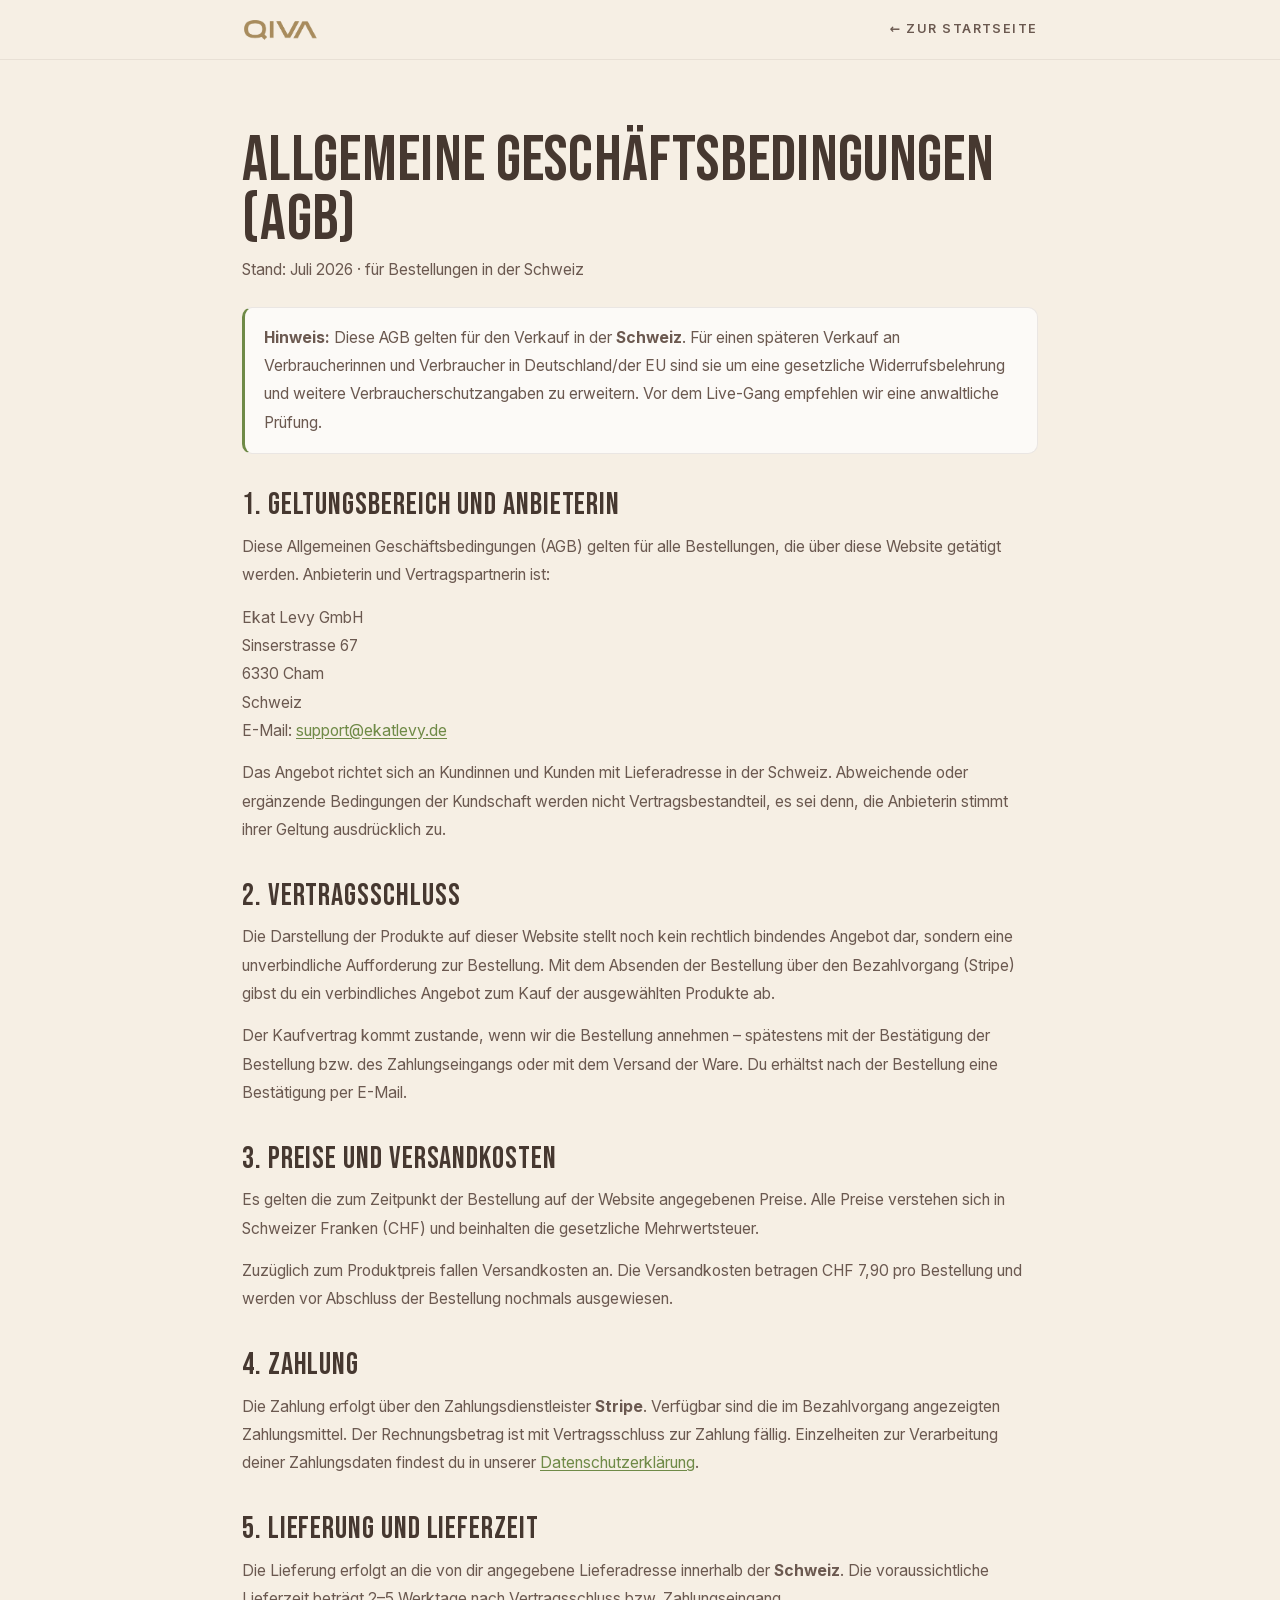
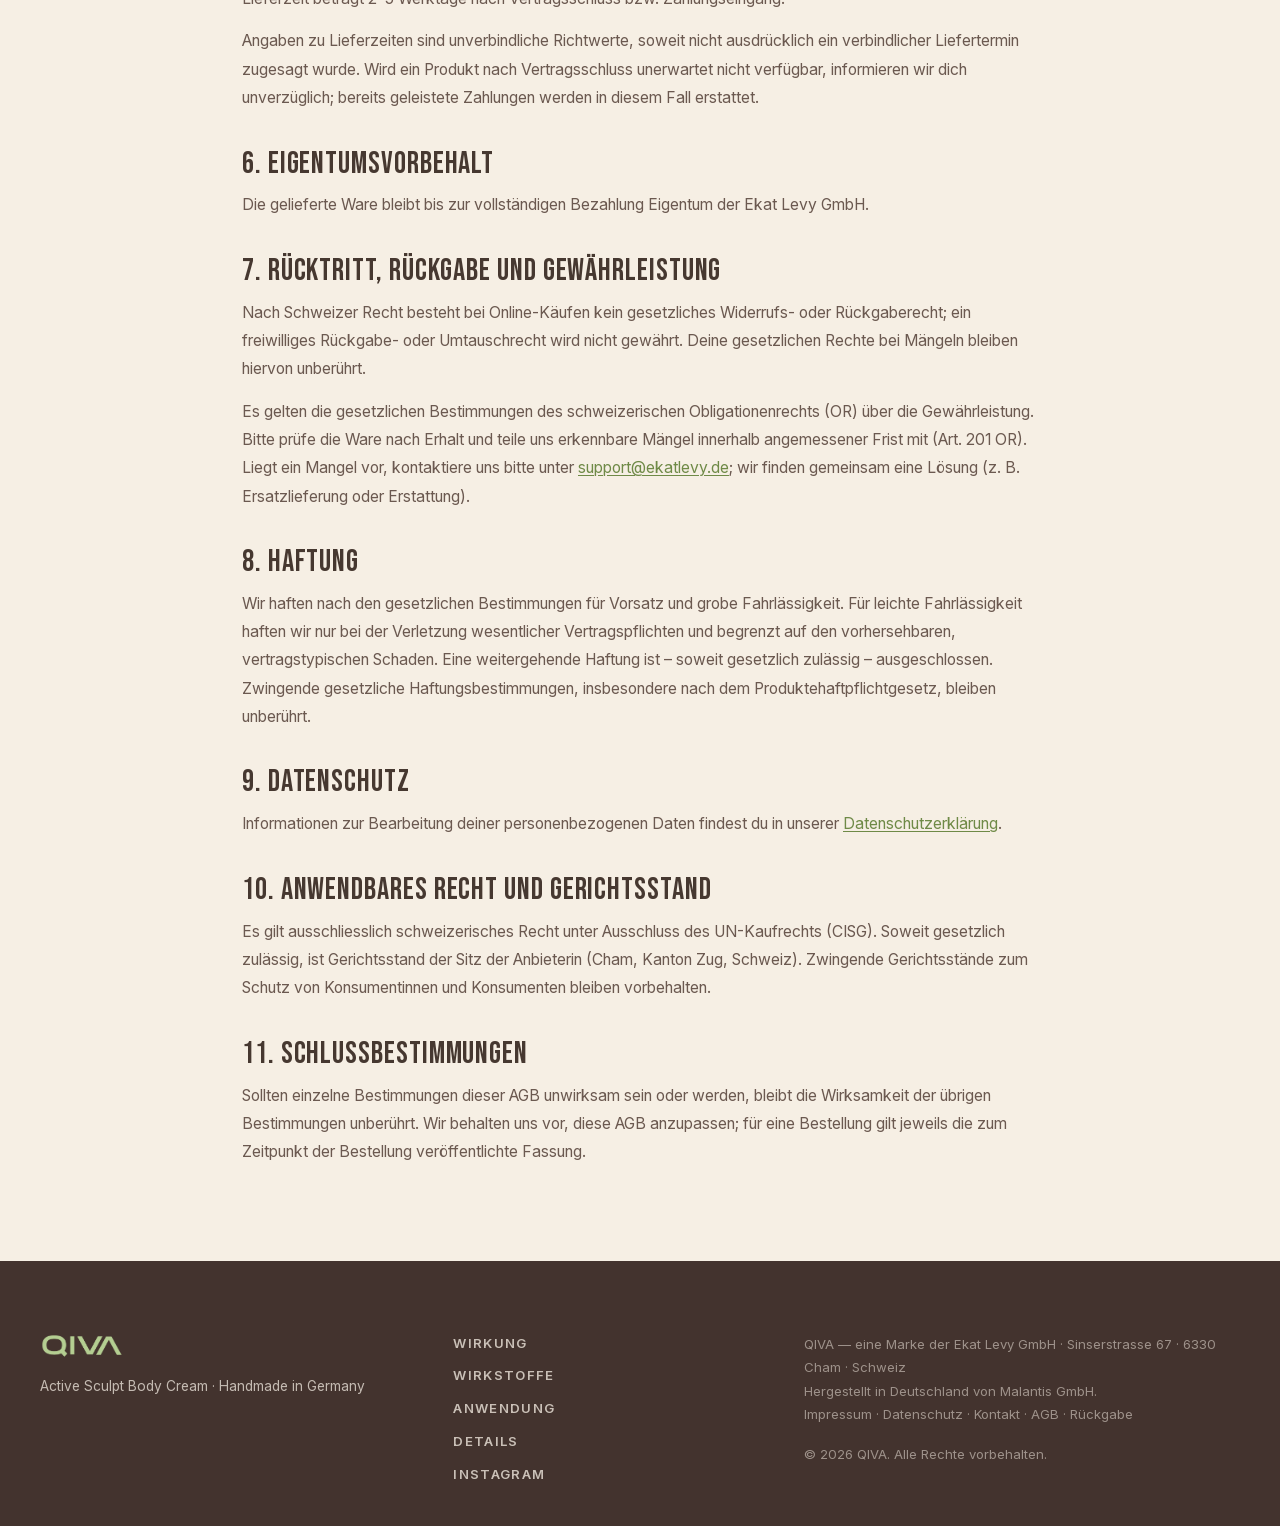
==== agb.html @ 1755099e "Auto-commit 2026-07-21 11:26:19" ====
<!DOCTYPE html>
<html lang="de">
<head>
  <meta charset="UTF-8" />
  <meta name="viewport" content="width=device-width, initial-scale=1.0" />
  <title>AGB · QIVA Sculpt</title>
  <meta name="description" content="Allgemeine Geschäftsbedingungen (AGB) von QIVA Sculpt / Ekat Levy GmbH." />
  <meta name="robots" content="index, follow" />
  <meta name="theme-color" content="#b39896" />
  <link rel="icon" type="image/png" sizes="32x32" href="./assets/icon-32.png" />
  <link rel="apple-touch-icon" href="./assets/icon-180.png" />
  <link rel="stylesheet" href="./css/styles.css" />
</head>
<body>

  <header class="legalbar">
    <div class="legalbar__inner">
      <a href="./index.html" aria-label="QIVA — zur Startseite">
        <img src="./assets/wordmark-bronze.png" alt="QIVA" class="legalbar__logo" />
      </a>
      <a href="./index.html" class="legalbar__back">← Zur Startseite</a>
    </div>
  </header>

  <main class="legal">
    <h1 class="legal__title">Allgemeine Geschäfts&shy;bedingungen (AGB)</h1>
    <p class="legal__updated">Stand: Juli 2026 · für Bestellungen in der Schweiz</p>

    <p class="legal__note">
      <strong>Hinweis:</strong> Diese AGB gelten für den Verkauf in der <strong>Schweiz</strong>. Für einen
      späteren Verkauf an Verbraucherinnen und Verbraucher in Deutschland/der EU sind sie um eine
      gesetzliche Widerrufsbelehrung und weitere Verbraucherschutzangaben zu erweitern. Vor dem Live-Gang
      empfehlen wir eine anwaltliche Prüfung.
    </p>

    <h2>1. Geltungsbereich und Anbieterin</h2>
    <p>
      Diese Allgemeinen Geschäftsbedingungen (AGB) gelten für alle Bestellungen, die über diese Website
      getätigt werden. Anbieterin und Vertragspartnerin ist:
    </p>
    <p>
      Ekat Levy GmbH<br />
      Sinserstrasse 67<br />
      6330 Cham<br />
      Schweiz<br />
      E-Mail: <a href="mailto:support@ekatlevy.de">support@ekatlevy.de</a>
    </p>
    <p>
      Das Angebot richtet sich an Kundinnen und Kunden mit Lieferadresse in der Schweiz. Abweichende oder
      ergänzende Bedingungen der Kundschaft werden nicht Vertragsbestandteil, es sei denn, die Anbieterin
      stimmt ihrer Geltung ausdrücklich zu.
    </p>

    <h2>2. Vertragsschluss</h2>
    <p>
      Die Darstellung der Produkte auf dieser Website stellt noch kein rechtlich bindendes Angebot dar,
      sondern eine unverbindliche Aufforderung zur Bestellung. Mit dem Absenden der Bestellung über den
      Bezahlvorgang (Stripe) gibst du ein verbindliches Angebot zum Kauf der ausgewählten Produkte ab.
    </p>
    <p>
      Der Kaufvertrag kommt zustande, wenn wir die Bestellung annehmen – spätestens mit der Bestätigung
      der Bestellung bzw. des Zahlungseingangs oder mit dem Versand der Ware. Du erhältst nach der
      Bestellung eine Bestätigung per E-Mail.
    </p>

    <h2>3. Preise und Versandkosten</h2>
    <p>
      Es gelten die zum Zeitpunkt der Bestellung auf der Website angegebenen Preise. Alle Preise verstehen
      sich in Schweizer Franken (CHF) und beinhalten die gesetzliche Mehrwertsteuer.
    </p>
    <p>
      Zuzüglich zum Produktpreis fallen Versandkosten an. Die Versandkosten betragen CHF&nbsp;7,90 pro
      Bestellung und werden vor Abschluss der Bestellung nochmals ausgewiesen.
    </p>

    <h2>4. Zahlung</h2>
    <p>
      Die Zahlung erfolgt über den Zahlungsdienstleister <strong>Stripe</strong>. Verfügbar sind die im
      Bezahlvorgang angezeigten Zahlungsmittel. Der Rechnungsbetrag ist mit Vertragsschluss zur Zahlung
      fällig. Einzelheiten zur Verarbeitung deiner Zahlungsdaten findest du in unserer
      <a href="./datenschutz.html">Datenschutzerklärung</a>.
    </p>

    <h2>5. Lieferung und Lieferzeit</h2>
    <p>
      Die Lieferung erfolgt an die von dir angegebene Lieferadresse innerhalb der
      <strong>Schweiz</strong>. Die voraussichtliche Lieferzeit beträgt 2–5 Werktage nach
      Vertragsschluss bzw. Zahlungseingang.
    </p>
    <p>
      Angaben zu Lieferzeiten sind unverbindliche Richtwerte, soweit nicht ausdrücklich ein verbindlicher
      Liefertermin zugesagt wurde. Wird ein Produkt nach Vertragsschluss unerwartet nicht verfügbar,
      informieren wir dich unverzüglich; bereits geleistete Zahlungen werden in diesem Fall erstattet.
    </p>

    <h2>6. Eigentumsvorbehalt</h2>
    <p>Die gelieferte Ware bleibt bis zur vollständigen Bezahlung Eigentum der Ekat Levy GmbH.</p>

    <h2 id="rueckgabe">7. Rücktritt, Rückgabe und Gewährleistung</h2>
    <p>
      Nach Schweizer Recht besteht bei Online-Käufen kein gesetzliches Widerrufs- oder Rückgaberecht; ein
      freiwilliges Rückgabe- oder Umtauschrecht wird nicht gewährt. Deine gesetzlichen Rechte bei Mängeln
      bleiben hiervon unberührt.
    </p>
    <p>
      Es gelten die gesetzlichen Bestimmungen des schweizerischen Obligationenrechts (OR) über die
      Gewährleistung. Bitte prüfe die Ware nach Erhalt und teile uns erkennbare Mängel innerhalb
      angemessener Frist mit (Art. 201 OR). Liegt ein Mangel vor, kontaktiere uns bitte unter
      <a href="mailto:support@ekatlevy.de">support@ekatlevy.de</a>; wir finden gemeinsam eine Lösung
      (z.&nbsp;B. Ersatzlieferung oder Erstattung).
    </p>

    <h2>8. Haftung</h2>
    <p>
      Wir haften nach den gesetzlichen Bestimmungen für Vorsatz und grobe Fahrlässigkeit. Für leichte
      Fahrlässigkeit haften wir nur bei der Verletzung wesentlicher Vertragspflichten und begrenzt auf den
      vorhersehbaren, vertragstypischen Schaden. Eine weitergehende Haftung ist – soweit gesetzlich
      zulässig – ausgeschlossen. Zwingende gesetzliche Haftungsbestimmungen, insbesondere nach dem
      Produktehaftpflichtgesetz, bleiben unberührt.
    </p>

    <h2>9. Datenschutz</h2>
    <p>
      Informationen zur Bearbeitung deiner personenbezogenen Daten findest du in unserer
      <a href="./datenschutz.html">Datenschutzerklärung</a>.
    </p>

    <h2>10. Anwendbares Recht und Gerichtsstand</h2>
    <p>
      Es gilt ausschliesslich schweizerisches Recht unter Ausschluss des UN-Kaufrechts (CISG). Soweit
      gesetzlich zulässig, ist Gerichtsstand der Sitz der Anbieterin (Cham, Kanton Zug, Schweiz).
      Zwingende Gerichtsstände zum Schutz von Konsumentinnen und Konsumenten bleiben vorbehalten.
    </p>

    <h2>11. Schlussbestimmungen</h2>
    <p>
      Sollten einzelne Bestimmungen dieser AGB unwirksam sein oder werden, bleibt die Wirksamkeit der
      übrigen Bestimmungen unberührt. Wir behalten uns vor, diese AGB anzupassen; für eine Bestellung
      gilt jeweils die zum Zeitpunkt der Bestellung veröffentlichte Fassung.
    </p>
  </main>

  <footer class="footer">
    <div class="footer__inner">
      <div class="footer__brand">
        <img src="./assets/wordmark-mint.png" alt="QIVA" class="footer__logo" />
        <p>Active Sculpt Body Cream · Handmade in Germany</p>
      </div>
      <nav class="footer__nav" aria-label="Footer">
        <a href="./index.html#wirkung">Wirkung</a>
        <a href="./index.html#wirkstoffe">Wirkstoffe</a>
        <a href="./index.html#anwendung">Anwendung</a>
        <a href="./index.html#details">Details</a>
        <a href="https://instagram.com/qiva.care" target="_blank" rel="noopener">Instagram</a>
      </nav>
      <div class="footer__legal">
        <p>QIVA — eine Marke der Ekat Levy GmbH · Sinserstrasse 67 · 6330 Cham · Schweiz<br />
          Hergestellt in Deutschland von Malantis GmbH.</p>
        <p class="footer__links">
          <a href="./impressum.html">Impressum</a> · <a href="./datenschutz.html">Datenschutz</a> · <a href="./kontakt.html">Kontakt</a> · <a href="./agb.html">AGB</a> · <a href="./agb.html#rueckgabe">Rückgabe</a>
        </p>
        <p class="footer__copy">© <span id="year">2026</span> QIVA. Alle Rechte vorbehalten.</p>
      </div>
    </div>
  </footer>

  <script src="./js/main.js" defer></script>
</body>
</html>
---- css/styles.css ----
/* =========================================================================
   Selbst gehostete Schriften (lokal, DSGVO-konform — kein Google-CDN)
   Subsets: latin + latin-ext | Dateien in assets/fonts/
   ========================================================================= */
@font-face {
  font-family: 'Bebas Neue';
  font-style: normal;
  font-weight: 400;
  font-display: swap;
  src: url(../assets/fonts/bebas-neue-400-normal-latin-ext.woff2) format('woff2');
  unicode-range: U+0100-02BA, U+02BD-02C5, U+02C7-02CC, U+02CE-02D7, U+02DD-02FF, U+0304, U+0308, U+0329, U+1D00-1DBF, U+1E00-1E9F, U+1EF2-1EFF, U+2020, U+20A0-20AB, U+20AD-20C0, U+2113, U+2C60-2C7F, U+A720-A7FF;
}

@font-face {
  font-family: 'Bebas Neue';
  font-style: normal;
  font-weight: 400;
  font-display: swap;
  src: url(../assets/fonts/bebas-neue-400-normal-latin.woff2) format('woff2');
  unicode-range: U+0000-00FF, U+0131, U+0152-0153, U+02BB-02BC, U+02C6, U+02DA, U+02DC, U+0304, U+0308, U+0329, U+2000-206F, U+20AC, U+2122, U+2191, U+2193, U+2212, U+2215, U+FEFF, U+FFFD;
}

@font-face {
  font-family: 'Fraunces';
  font-style: italic;
  font-weight: 400;
  font-display: swap;
  src: url(../assets/fonts/fraunces-400-italic-latin-ext.woff2) format('woff2');
  unicode-range: U+0100-02BA, U+02BD-02C5, U+02C7-02CC, U+02CE-02D7, U+02DD-02FF, U+0304, U+0308, U+0329, U+1D00-1DBF, U+1E00-1E9F, U+1EF2-1EFF, U+2020, U+20A0-20AB, U+20AD-20C0, U+2113, U+2C60-2C7F, U+A720-A7FF;
}

@font-face {
  font-family: 'Fraunces';
  font-style: italic;
  font-weight: 400;
  font-display: swap;
  src: url(../assets/fonts/fraunces-400-italic-latin.woff2) format('woff2');
  unicode-range: U+0000-00FF, U+0131, U+0152-0153, U+02BB-02BC, U+02C6, U+02DA, U+02DC, U+0304, U+0308, U+0329, U+2000-206F, U+20AC, U+2122, U+2191, U+2193, U+2212, U+2215, U+FEFF, U+FFFD;
}

@font-face {
  font-family: 'Fraunces';
  font-style: italic;
  font-weight: 500;
  font-display: swap;
  src: url(../assets/fonts/fraunces-500-italic-latin-ext.woff2) format('woff2');
  unicode-range: U+0100-02BA, U+02BD-02C5, U+02C7-02CC, U+02CE-02D7, U+02DD-02FF, U+0304, U+0308, U+0329, U+1D00-1DBF, U+1E00-1E9F, U+1EF2-1EFF, U+2020, U+20A0-20AB, U+20AD-20C0, U+2113, U+2C60-2C7F, U+A720-A7FF;
}

@font-face {
  font-family: 'Fraunces';
  font-style: italic;
  font-weight: 500;
  font-display: swap;
  src: url(../assets/fonts/fraunces-500-italic-latin.woff2) format('woff2');
  unicode-range: U+0000-00FF, U+0131, U+0152-0153, U+02BB-02BC, U+02C6, U+02DA, U+02DC, U+0304, U+0308, U+0329, U+2000-206F, U+20AC, U+2122, U+2191, U+2193, U+2212, U+2215, U+FEFF, U+FFFD;
}

@font-face {
  font-family: 'Fraunces';
  font-style: normal;
  font-weight: 400;
  font-display: swap;
  src: url(../assets/fonts/fraunces-400-normal-latin-ext.woff2) format('woff2');
  unicode-range: U+0100-02BA, U+02BD-02C5, U+02C7-02CC, U+02CE-02D7, U+02DD-02FF, U+0304, U+0308, U+0329, U+1D00-1DBF, U+1E00-1E9F, U+1EF2-1EFF, U+2020, U+20A0-20AB, U+20AD-20C0, U+2113, U+2C60-2C7F, U+A720-A7FF;
}

@font-face {
  font-family: 'Fraunces';
  font-style: normal;
  font-weight: 400;
  font-display: swap;
  src: url(../assets/fonts/fraunces-400-normal-latin.woff2) format('woff2');
  unicode-range: U+0000-00FF, U+0131, U+0152-0153, U+02BB-02BC, U+02C6, U+02DA, U+02DC, U+0304, U+0308, U+0329, U+2000-206F, U+20AC, U+2122, U+2191, U+2193, U+2212, U+2215, U+FEFF, U+FFFD;
}

@font-face {
  font-family: 'Fraunces';
  font-style: normal;
  font-weight: 500;
  font-display: swap;
  src: url(../assets/fonts/fraunces-500-normal-latin-ext.woff2) format('woff2');
  unicode-range: U+0100-02BA, U+02BD-02C5, U+02C7-02CC, U+02CE-02D7, U+02DD-02FF, U+0304, U+0308, U+0329, U+1D00-1DBF, U+1E00-1E9F, U+1EF2-1EFF, U+2020, U+20A0-20AB, U+20AD-20C0, U+2113, U+2C60-2C7F, U+A720-A7FF;
}

@font-face {
  font-family: 'Fraunces';
  font-style: normal;
  font-weight: 500;
  font-display: swap;
  src: url(../assets/fonts/fraunces-500-normal-latin.woff2) format('woff2');
  unicode-range: U+0000-00FF, U+0131, U+0152-0153, U+02BB-02BC, U+02C6, U+02DA, U+02DC, U+0304, U+0308, U+0329, U+2000-206F, U+20AC, U+2122, U+2191, U+2193, U+2212, U+2215, U+FEFF, U+FFFD;
}

@font-face {
  font-family: 'Inter';
  font-style: normal;
  font-weight: 400;
  font-display: swap;
  src: url(../assets/fonts/inter-400-normal-latin-ext.woff2) format('woff2');
  unicode-range: U+0100-02BA, U+02BD-02C5, U+02C7-02CC, U+02CE-02D7, U+02DD-02FF, U+0304, U+0308, U+0329, U+1D00-1DBF, U+1E00-1E9F, U+1EF2-1EFF, U+2020, U+20A0-20AB, U+20AD-20C0, U+2113, U+2C60-2C7F, U+A720-A7FF;
}

@font-face {
  font-family: 'Inter';
  font-style: normal;
  font-weight: 400;
  font-display: swap;
  src: url(../assets/fonts/inter-400-normal-latin.woff2) format('woff2');
  unicode-range: U+0000-00FF, U+0131, U+0152-0153, U+02BB-02BC, U+02C6, U+02DA, U+02DC, U+0304, U+0308, U+0329, U+2000-206F, U+20AC, U+2122, U+2191, U+2193, U+2212, U+2215, U+FEFF, U+FFFD;
}

@font-face {
  font-family: 'Inter';
  font-style: normal;
  font-weight: 500;
  font-display: swap;
  src: url(../assets/fonts/inter-500-normal-latin-ext.woff2) format('woff2');
  unicode-range: U+0100-02BA, U+02BD-02C5, U+02C7-02CC, U+02CE-02D7, U+02DD-02FF, U+0304, U+0308, U+0329, U+1D00-1DBF, U+1E00-1E9F, U+1EF2-1EFF, U+2020, U+20A0-20AB, U+20AD-20C0, U+2113, U+2C60-2C7F, U+A720-A7FF;
}

@font-face {
  font-family: 'Inter';
  font-style: normal;
  font-weight: 500;
  font-display: swap;
  src: url(../assets/fonts/inter-500-normal-latin.woff2) format('woff2');
  unicode-range: U+0000-00FF, U+0131, U+0152-0153, U+02BB-02BC, U+02C6, U+02DA, U+02DC, U+0304, U+0308, U+0329, U+2000-206F, U+20AC, U+2122, U+2191, U+2193, U+2212, U+2215, U+FEFF, U+FFFD;
}

@font-face {
  font-family: 'Inter';
  font-style: normal;
  font-weight: 600;
  font-display: swap;
  src: url(../assets/fonts/inter-600-normal-latin-ext.woff2) format('woff2');
  unicode-range: U+0100-02BA, U+02BD-02C5, U+02C7-02CC, U+02CE-02D7, U+02DD-02FF, U+0304, U+0308, U+0329, U+1D00-1DBF, U+1E00-1E9F, U+1EF2-1EFF, U+2020, U+20A0-20AB, U+20AD-20C0, U+2113, U+2C60-2C7F, U+A720-A7FF;
}

@font-face {
  font-family: 'Inter';
  font-style: normal;
  font-weight: 600;
  font-display: swap;
  src: url(../assets/fonts/inter-600-normal-latin.woff2) format('woff2');
  unicode-range: U+0000-00FF, U+0131, U+0152-0153, U+02BB-02BC, U+02C6, U+02DA, U+02DC, U+0304, U+0308, U+0329, U+2000-206F, U+20AC, U+2122, U+2191, U+2193, U+2212, U+2215, U+FEFF, U+FFFD;
}

@font-face {
  font-family: 'Inter';
  font-style: normal;
  font-weight: 700;
  font-display: swap;
  src: url(../assets/fonts/inter-700-normal-latin-ext.woff2) format('woff2');
  unicode-range: U+0100-02BA, U+02BD-02C5, U+02C7-02CC, U+02CE-02D7, U+02DD-02FF, U+0304, U+0308, U+0329, U+1D00-1DBF, U+1E00-1E9F, U+1EF2-1EFF, U+2020, U+20A0-20AB, U+20AD-20C0, U+2113, U+2C60-2C7F, U+A720-A7FF;
}

@font-face {
  font-family: 'Inter';
  font-style: normal;
  font-weight: 700;
  font-display: swap;
  src: url(../assets/fonts/inter-700-normal-latin.woff2) format('woff2');
  unicode-range: U+0000-00FF, U+0131, U+0152-0153, U+02BB-02BC, U+02C6, U+02DA, U+02DC, U+0304, U+0308, U+0329, U+2000-206F, U+20AC, U+2122, U+2191, U+2193, U+2212, U+2215, U+FEFF, U+FFFD;
}

/* =========================================================================
   QIVA Sculpt — Product Page
   Design system from the original label & product photography:
   warm mauve-rosé + vanilla cream · sage→lemon gradient · mint-green accent
   Bebas Neue (display) · Inter (body) · Fraunces (editorial)
   ========================================================================= */

:root {
  /* Surfaces — warm & earthy (from the product photo) */
  --cream:      #f6efe4;          /* warm vanilla cream */
  --cream-2:    #efe3d2;          /* light tan */
  --plum:       #43332e;          /* deep espresso-mauve (footer) */
  --plum-ink:   #4a3a34;          /* warm brown */
  --plum-soft:  #5a4640;

  /* Brand mauve-rosé (from the original label) */
  --violet:     #b89a96;          /* dusty mauve-rosé */
  --pink:       #6f8a47;          /* deep sage — accents on light bg */
  --blush:      #efe6cf;          /* vanilla cream — accents on dark bg */

  /* Mint / sage green — signature label colour */
  --lime:       #cdf3a0;          /* pale mint-green (logo & CTA) */
  --neon-purple:#b89a96;          /* mauve-rosé (secondary CTA) */

  /* Warm secondary (lemon-vanilla) */
  --lemon:      #e3cd66;

  /* Ink — warm brown */
  --ink:        #463830;
  --ink-soft:   #6b5950;
  --ink-mute:   #9a877a;
  --on-dark:    #f7f0e6;
  --on-dark-mute: rgba(247,240,230,.72);

  /* Gradients */
  --grad-embody: linear-gradient(90deg, #9bbf63, var(--lemon) 58%, #d6ecb0);
  --grad-embody-135: linear-gradient(135deg, #9bbf63, var(--lemon));
  --bg-deep: radial-gradient(ellipse 70% 55% at 50% 0%, rgba(243,232,200,.55), transparent 70%),
             radial-gradient(ellipse 80% 70% at 100% 100%, rgba(150,120,115,.5), transparent 75%),
             radial-gradient(ellipse 80% 60% at 0% 100%, rgba(168,140,135,.55), transparent 75%),
             #b39896;
  --bg-pastel: radial-gradient(ellipse 60% 70% at 100% 0%, #f3e3c4 0%, transparent 60%),
               radial-gradient(ellipse 50% 60% at 0% 50%, #ddc8b0 0%, transparent 55%),
               radial-gradient(ellipse 80% 60% at 50% 110%, #e8d3bf 0%, transparent 60%),
               #efe3d2;
  --bg-pastel-light: radial-gradient(ellipse 60% 80% at 0% 0%, #e2cdb8 0%, transparent 55%),
                     radial-gradient(ellipse 70% 60% at 100% 100%, #f3e6cf 0%, transparent 55%),
                     #f4ebdc;

  /* System */
  --maxw: 1200px;
  --gap: clamp(1.25rem, 3vw, 2.5rem);
  --radius: 16px;
  --radius-lg: 26px;
  --shadow-sm: 0 2px 12px rgba(74,58,52,.08);
  --shadow-md: 0 20px 46px -20px rgba(74,58,52,.4);
  --shadow-lg: 0 44px 90px -32px rgba(74,58,52,.6);
  --ease: cubic-bezier(.22,.61,.36,1);

  --font-display: 'Bebas Neue', 'Impact', sans-serif;
  --font-body: 'Inter', system-ui, sans-serif;
  --font-serif: 'Fraunces', Georgia, serif;
}

/* ---------- Reset ---------- */
*, *::before, *::after { box-sizing: border-box; margin: 0; padding: 0; }
html { scroll-behavior: smooth; -webkit-text-size-adjust: 100%; }
@media (prefers-reduced-motion: reduce) { html { scroll-behavior: auto; } }

body {
  font-family: var(--font-body);
  color: var(--ink);
  background: var(--cream);
  line-height: 1.65;
  font-weight: 400;
  -webkit-font-smoothing: antialiased;
  overflow-x: hidden;
}

img { max-width: 100%; height: auto; display: block; }
a { color: inherit; text-decoration: none; }
ul, ol { list-style: none; }

h1, h2, h3 { font-family: var(--font-display); font-weight: 400; line-height: .92; letter-spacing: .005em; }

section { position: relative; }

.font-display { font-family: var(--font-display); }
.text-gradient {
  background-image: var(--grad-embody);
  -webkit-background-clip: text; background-clip: text;
  -webkit-text-fill-color: transparent; color: transparent;
}

.eyebrow {
  font-family: var(--font-body);
  text-transform: uppercase;
  letter-spacing: 0.34em;
  font-size: 0.72rem;
  font-weight: 700;
  color: var(--pink);
  margin-bottom: 1rem;
}
.eyebrow--lime { color: #5f7d3a; }
.eyebrow--light { color: var(--blush); }

/* Glowing gradient divider (EMBODY signature) */
.divider {
  position: relative; height: 1px; width: min(220px, 60%); margin: 1.2rem auto 0;
  background: linear-gradient(90deg, transparent, rgba(184,154,150,.7) 30%, rgba(155,191,99,.6) 70%, transparent);
  box-shadow: 0 0 8px rgba(184,154,150,.5);
}
.divider--left { margin-left: 0; }

/* ---------- Buttons / neon pills ---------- */
.btn {
  --pad-y: .9rem; --pad-x: 1.8rem;
  display: inline-flex; align-items: center; justify-content: center; gap: .5rem;
  font-family: var(--font-display); font-weight: 400; font-size: 1.05rem;
  letter-spacing: 0.12em; text-transform: uppercase;
  padding: var(--pad-y) var(--pad-x);
  border-radius: 999px; border: 2px solid transparent; cursor: pointer;
  transition: transform .25s var(--ease), box-shadow .25s var(--ease), filter .2s, background .3s, color .25s;
  white-space: nowrap;
}
.btn--sm { --pad-y: .5rem; --pad-x: 1.15rem; font-size: .85rem; letter-spacing: .14em; }
.btn--lg { --pad-y: 1.05rem; --pad-x: 2.4rem; font-size: 1.2rem; }

/* Lime neon pill — primary CTA */
.btn--lime {
  background: transparent; color: var(--lime); border-color: var(--lime);
  text-shadow: 0 0 10px rgba(190,222,130,.55);
  box-shadow: 0 0 0 1px rgba(190,222,130,.18), 0 0 28px 4px rgba(190,222,130,.4), inset 0 0 16px rgba(190,222,130,.16);
}
.btn--lime:hover { transform: translateY(-2px); box-shadow: 0 0 0 2px rgba(210,235,150,.45), 0 0 46px 10px rgba(190,222,130,.62), inset 0 0 22px rgba(210,235,150,.3); }

/* Purple neon pill */
.btn--purple {
  background: transparent; color: var(--on-dark); border-color: var(--neon-purple);
  box-shadow: 0 0 0 1px rgba(184,154,150,.18), 0 0 26px 4px rgba(184,154,150,.42), inset 0 0 16px rgba(184,154,150,.22);
}
.btn--purple:hover { transform: translateY(-2px); box-shadow: 0 0 0 2px rgba(205,180,176,.4), 0 0 44px 10px rgba(184,154,150,.65), inset 0 0 22px rgba(205,180,176,.35); }

/* Gradient fill pill — for light backgrounds */
.btn--grad {
  background: var(--grad-embody-135); color: #fff; border-color: transparent;
  box-shadow: 0 12px 28px -10px rgba(155,191,99,.6);
}
.btn--grad:hover { transform: translateY(-2px); box-shadow: 0 18px 38px -12px rgba(155,191,99,.78); filter: saturate(1.08); }

/* Dark solid pill — for light backgrounds */
.btn--dark {
  background: var(--plum); color: var(--on-dark); border-color: transparent;
  box-shadow: 0 12px 28px -12px rgba(67,51,46,.55);
}
.btn--dark:hover { transform: translateY(-2px); background: var(--plum-ink); box-shadow: 0 18px 40px -14px rgba(67,51,46,.72); }

/* Ghost pill */
.btn--ghost { background: transparent; color: var(--ink); border-color: rgba(70,56,48,.25); }
.btn--ghost:hover { border-color: var(--pink); color: var(--pink); }

/* ---------- Grain overlay ---------- */
.grain { position: relative; }
.grain::after {
  content: ""; position: absolute; inset: 0; pointer-events: none; z-index: 1;
  background-image: url("data:image/svg+xml;utf8,<svg viewBox='0 0 200 200' xmlns='http://www.w3.org/2000/svg'><filter id='n'><feTurbulence type='fractalNoise' baseFrequency='0.85' numOctaves='2' stitchTiles='stitch'/><feColorMatrix values='0 0 0 0 0 0 0 0 0 0 0 0 0 0 0 0 0 0 0.06 0'/></filter><rect width='100%25' height='100%25' filter='url(%23n)'/></svg>");
  mix-blend-mode: multiply; opacity: .55;
}
.grain > * { position: relative; z-index: 2; }

/* ---------- NAV ---------- */
.nav {
  position: sticky; top: 0; z-index: 100;
  background: rgba(246,239,228,.72);
  backdrop-filter: saturate(140%) blur(14px);
  -webkit-backdrop-filter: saturate(140%) blur(14px);
  border-bottom: 1px solid transparent;
  transition: padding .35s var(--ease), background .35s var(--ease), border-color .35s;
}
.nav.is-scrolled { background: rgba(246,239,228,.93); border-bottom-color: rgba(70,56,48,.08); box-shadow: var(--shadow-sm); }
.nav__inner {
  max-width: var(--maxw); margin: 0 auto;
  display: flex; align-items: center; gap: 1.5rem;
  padding: 1.1rem clamp(1rem, 4vw, 2.5rem);
  transition: padding .35s var(--ease);
}
.nav.is-scrolled .nav__inner { padding-top: .7rem; padding-bottom: .7rem; }
.nav__logo { height: 24px; width: auto; }
.nav__links { display: flex; gap: 1.9rem; margin-left: auto; }
.nav__links a { font-size: .82rem; font-weight: 600; letter-spacing: .12em; text-transform: uppercase; color: var(--ink-soft); position: relative; padding: .2rem 0; }
.nav__links a::after { content: ""; position: absolute; left: 0; bottom: -2px; height: 2px; width: 0; background: var(--grad-embody); transition: width .3s var(--ease); }
.nav__links a:hover { color: var(--ink); }
.nav__links a:hover::after { width: 100%; }
.nav__cta { display: flex; align-items: center; gap: 1rem; }
.nav__ig { font-size: .78rem; font-weight: 600; letter-spacing: .1em; color: var(--ink-mute); }
.nav__ig:hover { color: var(--pink); }

.nav__burger { display: none; flex-direction: column; gap: 5px; background: none; border: 0; padding: 6px; cursor: pointer; margin-left: auto; }
.nav__burger span { width: 24px; height: 2px; background: var(--ink); border-radius: 2px; transition: transform .3s var(--ease), opacity .2s; }
.nav__burger.is-open span:nth-child(1) { transform: translateY(7px) rotate(45deg); }
.nav__burger.is-open span:nth-child(2) { opacity: 0; }
.nav__burger.is-open span:nth-child(3) { transform: translateY(-7px) rotate(-45deg); }

.nav__mobile { display: none; flex-direction: column; gap: .25rem; padding: .5rem clamp(1rem,4vw,2.5rem) 1.5rem; background: rgba(246,239,228,.99); border-bottom: 1px solid rgba(70,56,48,.08); }
.nav__mobile a { padding: .85rem .25rem; font-weight: 600; letter-spacing: .08em; text-transform: uppercase; font-size: .9rem; border-bottom: 1px solid rgba(70,56,48,.06); }
.nav__mobile a.btn { border: 2px solid var(--neon-purple); margin-top: .6rem; justify-content: center; }

/* ---------- HERO (club-light plum) ---------- */
.hero { position: relative; overflow: hidden; background: var(--bg-deep); color: var(--on-dark); }
.hero__grid {
  position: relative; z-index: 3; max-width: var(--maxw); margin: 0 auto;
  display: grid; grid-template-columns: 1.05fr .95fr; align-items: center;
  gap: clamp(1.5rem, 5vw, 4rem);
  padding: clamp(3rem, 7vw, 5.5rem) clamp(1.25rem, 4vw, 2.5rem) clamp(3.5rem, 8vw, 6rem);
}
.hero__eyebrow { color: var(--blush); }
.hero__logo-wrap { position: relative; width: fit-content; }
.hero__logo-wrap::before {
  content: ""; position: absolute; left: -6%; right: -6%; top: -20%; bottom: -20%;
  background: rgba(190,222,130,.28); filter: blur(46px); border-radius: 40%; z-index: 0;
  animation: logo-glow 6s ease-in-out infinite;
}
.hero__logo { position: relative; z-index: 1; height: clamp(58px, 11vw, 104px); width: auto; }
.hero__logo-sub {
  display: block; font-family: var(--font-display); font-size: clamp(1.6rem, 4vw, 2.6rem);
  letter-spacing: .42em; color: var(--on-dark); margin-top: .5rem; padding-left: .3em;
}
@keyframes logo-glow { 0%,100% { opacity: .65; filter: blur(46px); } 50% { opacity: 1; filter: blur(58px); } }
@media (prefers-reduced-motion: reduce) { .hero__logo-wrap::before { animation: none; } }

.hero__tagline { font-family: var(--font-serif); font-style: italic; font-size: clamp(1.3rem, 3vw, 1.7rem); margin: 1.3rem 0 1rem; }
.hero__tagline span { background-image: var(--grad-embody); -webkit-background-clip: text; background-clip: text; -webkit-text-fill-color: transparent; }
.hero__lede { font-size: clamp(1rem, 1.4vw, 1.12rem); color: var(--on-dark-mute); max-width: 38ch; }

.hero__chips { display: flex; flex-wrap: wrap; gap: .55rem; margin: 1.8rem 0; }
.hero__chips li {
  font-family: var(--font-body); font-size: .74rem; font-weight: 600; letter-spacing: .08em; text-transform: uppercase;
  padding: .45rem .9rem; border-radius: 999px;
  background: rgba(247,240,230,.06); border: 1px solid rgba(247,240,230,.18); color: var(--on-dark);
}

.hero__buy { display: flex; align-items: center; gap: 1.6rem; flex-wrap: wrap; margin-top: .5rem; }
.hero__ship { font-size: .82rem; color: var(--on-dark-mute); margin-top: 1rem; letter-spacing: .03em; }

.price { display: flex; flex-direction: column; }
.price__amount { font-family: var(--font-display); font-weight: 400; font-size: 2.4rem; letter-spacing: .01em; line-height: 1; }
.price__meta { font-size: .74rem; color: var(--on-dark-mute); margin-top: .25rem; }
.price--center { align-items: center; margin: 1.4rem 0 1.6rem; }
.price--center .price__amount { font-size: 3rem; }

.hero__visual { position: relative; z-index: 3; display: flex; justify-content: center; }
.hero__bottle { width: auto; max-height: min(74vh, 620px); border-radius: 20px; box-shadow: var(--shadow-lg); animation: floaty 7s ease-in-out infinite; }
.hero__seal {
  position: absolute; right: 4%; bottom: -6%;
  width: clamp(78px, 12vw, 122px); height: clamp(78px, 12vw, 122px);
  display: grid; place-items: center; border-radius: 50%;
  background: var(--grad-embody-135); box-shadow: 0 0 30px rgba(155,191,99,.5); transform: rotate(-6deg);
}
.hero__seal img { width: 40%; }
@keyframes floaty { 0%,100% { transform: translateY(0); } 50% { transform: translateY(-12px); } }
@media (prefers-reduced-motion: reduce) { .hero__bottle { animation: none; } }

/* ---------- MARQUEE ---------- */
.marquee { background: var(--plum-ink); color: var(--on-dark); overflow: hidden; padding: .95rem 0; }
.marquee__track {
  display: flex; gap: 2rem; width: max-content; align-items: center;
  font-family: var(--font-display); font-size: 1.05rem; letter-spacing: .2em; text-transform: uppercase;
  animation: scroll 34s linear infinite;
}
.marquee__track span { color: var(--blush); }
.marquee__track span:nth-child(4n+3) { color: var(--lime); }
.marquee__track span:nth-child(even) { color: rgba(247,240,230,.35); }
@keyframes scroll { to { transform: translateX(-50%); } }
@media (prefers-reduced-motion: reduce) { .marquee__track { animation: none; } }

/* ---------- Section shared ---------- */
.section-head { max-width: 680px; margin: 0 auto clamp(2.5rem, 5vw, 3.5rem); text-align: center; }
.section-head h2 { font-size: clamp(2.4rem, 6vw, 4.2rem); }
.section-sub { color: var(--ink-soft); margin-top: 1.2rem; font-size: 1.05rem; font-family: var(--font-body); }
.section-head em { font-family: var(--font-serif); font-style: italic; color: var(--pink); }
.section-head .divider { margin-top: 1.4rem; }

/* ---------- PILLARS ---------- */
.pillars { padding: clamp(4rem, 8vw, 7rem) clamp(1.25rem,4vw,2.5rem); max-width: var(--maxw); margin: 0 auto; }
.pillars__grid { display: grid; grid-template-columns: repeat(3, 1fr); gap: var(--gap); }
.pillar {
  background: #fff; border-radius: var(--radius-lg); padding: 2.4rem 2rem;
  border: 1px solid rgba(70,56,48,.06); box-shadow: var(--shadow-sm);
  transition: transform .4s var(--ease), box-shadow .4s var(--ease);
  position: relative; overflow: hidden;
}
.pillar::before { content: ""; position: absolute; inset: 0 0 auto 0; height: 4px; background: var(--grad-embody); transform: scaleX(0); transform-origin: left; transition: transform .5s var(--ease); }
.pillar:hover { transform: translateY(-6px); box-shadow: var(--shadow-md); }
.pillar:hover::before { transform: scaleX(1); }
.pillar__index { font-family: var(--font-serif); font-size: 2rem; font-style: italic; color: var(--violet); }
.pillar h3 { font-size: 2rem; margin: .3rem 0 .7rem; color: var(--ink); }
.pillar p { color: var(--ink-soft); font-size: .98rem; }
.pillar strong { color: var(--ink); font-weight: 600; }

/* ---------- FEATURE SPLIT ---------- */
.feature {
  display: grid; grid-template-columns: 1fr 1fr; align-items: center; gap: clamp(1.5rem, 5vw, 4rem);
  max-width: var(--maxw); margin: 0 auto; padding: clamp(2rem,5vw,4rem) clamp(1.25rem,4vw,2.5rem);
}
.feature__media img { border-radius: var(--radius-lg); box-shadow: var(--shadow-md); }
.feature__copy h2 { font-size: clamp(2rem, 4.5vw, 3.2rem); margin-bottom: 1.1rem; }
.feature__copy p { color: var(--ink-soft); }
.feature__list { margin-top: 1.8rem; display: grid; gap: .9rem; }
.feature__list li {
  display: grid; grid-template-columns: 140px 1fr; gap: 1rem; align-items: baseline;
  padding-bottom: .9rem; border-bottom: 1px solid rgba(70,56,48,.1); font-size: .98rem; color: var(--ink-soft);
}
.feature__list span { font-family: var(--font-body); font-weight: 700; font-size: .72rem; letter-spacing: .14em; text-transform: uppercase; color: var(--pink); }

/* ---------- ACTIVES (pastel) ---------- */
.actives { background: var(--bg-pastel); padding: clamp(4rem, 8vw, 7rem) clamp(1.25rem,4vw,2.5rem); }
.actives > * { max-width: var(--maxw); margin-left: auto; margin-right: auto; }
.actives__grid { display: grid; grid-template-columns: repeat(auto-fill, minmax(220px, 1fr)); gap: 1px; background: rgba(70,56,48,.1); border: 1px solid rgba(70,56,48,.1); border-radius: var(--radius); overflow: hidden; }
.active { background: rgba(255,255,255,.88); padding: 1.8rem 1.6rem; transition: background .35s var(--ease); cursor: pointer; }
.active:hover { background: #fff; }
.active:focus-visible { outline: 2px solid var(--pink); outline-offset: -3px; }
.active h3 { font-size: 1.5rem; margin-bottom: 0; color: var(--ink); display: flex; align-items: center; gap: .55rem; letter-spacing: .02em; }
.active h3::before { content: ""; width: 8px; height: 8px; border-radius: 50%; background: var(--lime); box-shadow: 0 0 8px rgba(190,222,130,.8); flex: none; }
/* Aufklapp-Indikator (+ wird beim Öffnen zu ×) */
.active h3::after {
  content: "+"; margin-left: auto; flex: none;
  font-family: var(--font-body); font-weight: 400; font-size: 1.15rem; line-height: 1;
  width: 1.5rem; height: 1.5rem; display: grid; place-items: center;
  color: var(--pink); border: 1px solid rgba(111,138,71,.4); border-radius: 50%;
  transition: transform .35s var(--ease), background .3s, color .3s, border-color .3s;
}
.active:hover h3::after,
.active:focus-within h3::after,
.active.is-open h3::after {
  transform: rotate(45deg); background: var(--lime); color: var(--ink); border-color: transparent;
}
/* Text klappt auf bei Hover / Fokus / Klick */
.active p {
  font-size: .92rem; color: var(--ink-soft); font-family: var(--font-body);
  max-height: 0; opacity: 0; overflow: hidden; margin-top: 0;
  transition: max-height .45s var(--ease), opacity .35s var(--ease), margin-top .45s var(--ease);
}
.active:hover p,
.active:focus-within p,
.active.is-open p {
  max-height: 26em; opacity: 1; margin-top: .55rem;
}
/* Hinweis über der Liste */
.actives__hint {
  display: flex; align-items: center; justify-content: center; gap: .5rem;
  font-size: .85rem; color: var(--ink-soft); margin-bottom: 1.5rem; text-align: center;
}
.actives__hint .actives__hint-ico {
  display: grid; place-items: center; width: 1.4rem; height: 1.4rem; flex: none;
  border-radius: 50%; background: var(--lime); color: var(--ink);
  font-size: .9rem; font-weight: 600; line-height: 1;
}

/* ---------- STATEMENT ---------- */
.statement { position: relative; min-height: clamp(360px, 60vh, 560px); display: grid; place-items: center; overflow: hidden; }
.statement__img { position: absolute; inset: 0; width: 100%; height: 100%; object-fit: cover; }
.statement::after { content: ""; position: absolute; inset: 0; background: linear-gradient(180deg, rgba(90,72,68,.35), rgba(90,72,68,.72)); }
.statement__overlay { position: relative; z-index: 2; text-align: center; color: var(--on-dark); padding: 2rem; }
.statement__text { font-family: var(--font-serif); font-style: italic; font-size: clamp(1.6rem, 4.5vw, 3rem); line-height: 1.25; text-shadow: 0 2px 24px rgba(0,0,0,.4); }
.statement__ig { display: inline-block; margin-top: 1.6rem; font-family: var(--font-display); letter-spacing: .22em; font-size: 1rem; text-transform: uppercase; color: var(--lime); border: 2px solid rgba(190,222,130,.5); padding: .55rem 1.5rem; border-radius: 999px; box-shadow: 0 0 22px rgba(190,222,130,.35); transition: background .3s, color .3s, box-shadow .3s; }
.statement__ig:hover { background: var(--lime); color: var(--plum); box-shadow: 0 0 34px rgba(190,222,130,.6); }

/* ---------- APPLY (pastel-light) ---------- */
.apply {
  display: grid; grid-template-columns: 1fr 1fr; align-items: center; gap: clamp(1.5rem, 5vw, 4rem);
  max-width: var(--maxw); margin: 0 auto; padding: clamp(4rem,8vw,7rem) clamp(1.25rem,4vw,2.5rem);
}
.apply__copy h2 { font-size: clamp(2rem, 4.5vw, 3.2rem); margin-bottom: 1.8rem; }
.apply__steps { display: grid; gap: 1.4rem; }
.apply__steps li { display: grid; grid-template-columns: auto 1fr; gap: 1.2rem; align-items: start; }
.apply__steps span {
  font-family: var(--font-display); font-size: 1.4rem; line-height: 1;
  width: 48px; height: 48px; border-radius: 50%; display: grid; place-items: center;
  background: #fff; color: var(--pink); border: 2px solid var(--violet); box-shadow: 0 0 16px rgba(184,154,150,.45);
}
.apply__steps div { color: var(--ink-soft); }
.apply__steps strong { display: block; font-family: var(--font-display); font-size: 1.25rem; letter-spacing: .04em; color: var(--ink); margin-bottom: .15rem; }
.apply__tip { margin-top: 1.8rem; font-style: italic; font-family: var(--font-serif); font-size: 1.2rem; color: var(--ink-mute); }
.apply__media img { border-radius: var(--radius-lg); box-shadow: var(--shadow-md); }

/* ---------- DETAILS (pastel-light) ---------- */
.details { background: var(--bg-pastel-light); padding: clamp(4rem,8vw,7rem) clamp(1.25rem,4vw,2.5rem); }
.details > * { max-width: var(--maxw); margin-left: auto; margin-right: auto; }
.details__grid { display: grid; grid-template-columns: minmax(0, 620px); justify-content: center; gap: clamp(1.5rem,4vw,3rem); align-items: start; }
.specs { background: rgba(255,255,255,.92); border-radius: var(--radius); padding: .5rem 1.8rem; box-shadow: var(--shadow-sm); }
.specs li { display: grid; grid-template-columns: 140px 1fr; gap: 1rem; padding: 1.05rem 0; border-bottom: 1px solid rgba(70,56,48,.08); color: var(--ink-soft); }
.specs li:last-child { border-bottom: none; }
.specs span { font-family: var(--font-body); font-weight: 700; font-size: .72rem; letter-spacing: .12em; text-transform: uppercase; color: var(--pink); align-self: center; }
.inci { background: rgba(255,255,255,.92); border-radius: var(--radius); box-shadow: var(--shadow-sm); overflow: hidden; height: fit-content; }
.inci__toggle { width: 100%; display: flex; align-items: center; justify-content: space-between; gap: 1rem; padding: 1.5rem 1.8rem; background: none; border: 0; cursor: pointer; font-family: var(--font-display); font-weight: 400; font-size: 1.3rem; letter-spacing: .03em; color: var(--ink); }
.inci__toggle svg { transition: transform .35s var(--ease); color: var(--pink); flex: none; }
.inci__toggle[aria-expanded="true"] svg { transform: rotate(180deg); }
.inci__body { padding: 0 1.8rem 1.8rem; }
.inci__body p { font-size: .9rem; color: var(--ink-mute); line-height: 1.8; font-family: var(--font-body); }

/* ---------- BUY (club-light plum) ---------- */
.buy { padding: clamp(4rem,8vw,7rem) clamp(1.25rem,4vw,2.5rem); background: var(--bg-pastel); }
.buy__card {
  max-width: 640px; margin: 0 auto; text-align: center;
  background: var(--bg-deep); color: var(--on-dark);
  border-radius: var(--radius-lg); padding: clamp(2.5rem, 5vw, 4rem);
  box-shadow: var(--shadow-lg); position: relative; overflow: hidden;
  border: 1px solid rgba(184,154,150,.25);
}
.buy__card > * { position: relative; z-index: 2; }
.buy__mono { width: 50px; margin: 0 auto 1.2rem; filter: drop-shadow(0 0 12px rgba(190,222,130,.5)); }
.buy__card h2 { font-size: clamp(2.2rem, 5vw, 3.4rem); }
.buy__card h2 .text-gradient { display: inline-block; }
.buy__lede { color: var(--on-dark-mute); margin-top: .9rem; max-width: 42ch; margin-inline: auto; }
.buy__note { font-size: .82rem; color: var(--on-dark-mute); margin-top: 1rem; }
.buy .btn--lime { width: min(100%, 380px); }

/* Region-abhängige Blöcke: nur der passende ist sichtbar */
.buy__region { display: none; }
html[data-region="ch"] .buy__region--ch { display: block; }
html[data-region="de"] .buy__region--de { display: block; }
/* In Deutschland ist das Produkt noch nicht kaufbar -> Preis im Kauf-Kärtchen ausblenden */
html[data-region="de"] .buy__card .price--center { display: none; }

/* Deutschland: Coming soon */
.buy__soon {
  font-family: var(--font-display, inherit);
  font-size: clamp(1.6rem, 4vw, 2.2rem);
  letter-spacing: .01em; margin: .4rem 0 .6rem;
  color: var(--on-dark);
}
.buy__soon-lede { color: var(--on-dark-mute); max-width: 42ch; margin: 0 auto 1.6rem; }
.buy__soon-lede strong { color: var(--on-dark); }

/* Newsletter-Banner (Schweiz): abgesetzt unter dem Kauf-Button */
.newsletter-banner {
  margin-top: 1.8rem; padding: 1.6rem clamp(1rem, 4vw, 1.8rem);
  border-radius: var(--radius-md, 18px);
  border: 1px solid rgba(184,154,150,.28);
  background: rgba(255,255,255,.05);
}
.newsletter-banner__title {
  font-family: var(--font-display); font-size: clamp(1.3rem, 3.5vw, 1.7rem);
  letter-spacing: .01em; margin-bottom: .5rem; color: var(--on-dark);
}
.newsletter-banner__lede { color: var(--on-dark-mute); max-width: 42ch; margin: 0 auto 1.2rem; }
.newsletter-banner__lede strong { color: var(--on-dark); }

/* Newsletter-Formular */
.newsletter { max-width: 440px; margin: 0 auto; }
.newsletter__row { display: flex; gap: .6rem; flex-wrap: wrap; justify-content: center; }
.newsletter__input {
  flex: 1 1 220px; min-width: 0;
  padding: .85rem 1rem; border-radius: var(--radius-sm, 12px);
  border: 1px solid rgba(184,154,150,.4);
  background: rgba(255,255,255,.06); color: var(--on-dark);
  font: inherit;
}
.newsletter__input::placeholder { color: var(--on-dark-mute); }
.newsletter__input:focus-visible { outline: 2px solid var(--blush, #d2eb96); outline-offset: 2px; }
.newsletter__btn { flex: 0 0 auto; white-space: nowrap; }
.newsletter__hint { font-size: .78rem; color: var(--on-dark-mute); margin-top: .9rem; }
.newsletter__done { color: var(--on-dark); margin-top: .4rem; font-weight: 600; }

/* Nur für Screenreader */
.sr-only {
  position: absolute; width: 1px; height: 1px; padding: 0; margin: -1px;
  overflow: hidden; clip: rect(0 0 0 0); white-space: nowrap; border: 0;
}

/* ---------- FOOTER ---------- */
.footer { background: var(--plum); color: var(--on-dark-mute); padding: clamp(3rem,6vw,4.5rem) clamp(1.25rem,4vw,2.5rem) 2.5rem; }
.footer__inner { max-width: var(--maxw); margin: 0 auto; display: grid; grid-template-columns: 1.2fr 1fr 1.4fr; gap: 2.5rem; align-items: start; }
.footer__logo { height: 26px; margin-bottom: 1rem; }
.footer__brand p { font-size: .86rem; color: var(--on-dark-mute); }
.footer__nav { display: flex; flex-direction: column; gap: .7rem; }
.footer__nav a { font-size: .82rem; font-weight: 600; letter-spacing: .1em; text-transform: uppercase; color: rgba(247,240,230,.75); width: fit-content; }
.footer__nav a:hover { color: var(--lime); }
.footer__legal { font-size: .82rem; color: rgba(247,240,230,.5); line-height: 1.8; }
.footer__links a:hover { color: var(--blush); }
.footer__copy { margin-top: 1rem; }

/* ---------- Legal pages (Impressum / Datenschutz) ---------- */
.legalbar { border-bottom: 1px solid rgba(70,56,48,.08); background: var(--cream); }
.legalbar__inner { max-width: 860px; margin: 0 auto; display: flex; align-items: center; justify-content: space-between; gap: 1rem; padding: 1.1rem clamp(1rem,4vw,2rem); }
.legalbar__logo { height: 24px; width: auto; }
.legalbar a.legalbar__back { font-family: var(--font-body); font-size: .78rem; font-weight: 600; letter-spacing: .12em; text-transform: uppercase; color: var(--ink-soft); }
.legalbar a.legalbar__back:hover { color: var(--pink); }

.legal { max-width: 860px; margin: 0 auto; padding: clamp(2.5rem,6vw,4.5rem) clamp(1.25rem,4vw,2rem) clamp(3rem,7vw,5rem); }
.legal__title { font-family: var(--font-display); font-size: clamp(2.4rem,7vw,4rem); color: var(--ink); margin-bottom: .4rem; }
.legal__updated { font-size: .85rem; color: var(--ink-mute); margin-bottom: 2.5rem; }
.legal h2 { font-family: var(--font-display); font-size: clamp(1.4rem,3.5vw,1.9rem); color: var(--ink); letter-spacing: .03em; margin: 2.4rem 0 .8rem; }
.legal h3 { font-family: var(--font-body); font-size: 1rem; font-weight: 700; color: var(--ink); margin: 1.4rem 0 .4rem; }
.legal p, .legal li { font-family: var(--font-body); color: var(--ink-soft); font-size: .98rem; line-height: 1.8; }
.legal p { margin-bottom: .9rem; }
.legal ul { list-style: disc; padding-left: 1.3rem; margin-bottom: .9rem; }
.legal ul li { margin-bottom: .35rem; }
.legal a { color: var(--pink); text-decoration: underline; text-underline-offset: 2px; }
.legal a:hover { color: var(--violet); }
.legal__fill { background: rgba(190,222,130,.16); border-bottom: 1px solid rgba(120,150,70,.5); padding: 0 .25em; border-radius: 3px; font-weight: 600; color: var(--ink); }
.legal__note { background: rgba(255,255,255,.7); border: 1px solid rgba(70,56,48,.1); border-left: 3px solid var(--pink); border-radius: 10px; padding: 1rem 1.2rem; margin: 1.4rem 0; font-size: .9rem; color: var(--ink-soft); }

/* ---------- Kontaktformular (helle Rechtsseite) ---------- */
.contact-form { max-width: 620px; margin: 1.8rem 0 0; }
.contact-form__field { margin-bottom: 1.1rem; }
.contact-form__field label {
  display: block; font-family: var(--font-body); font-weight: 600; font-size: .9rem;
  color: var(--ink); margin-bottom: .4rem;
}
.contact-form input[type="text"],
.contact-form input[type="email"],
.contact-form textarea {
  width: 100%; font: inherit; color: var(--ink);
  padding: .8rem 1rem; border-radius: 12px;
  border: 1px solid rgba(70,56,48,.22); background: rgba(255,255,255,.75);
}
.contact-form textarea { resize: vertical; min-height: 140px; }
.contact-form input:focus-visible,
.contact-form textarea:focus-visible { outline: 2px solid var(--pink); outline-offset: 2px; border-color: transparent; }
.contact-form__consent {
  display: flex; gap: .6rem; align-items: flex-start;
  font-family: var(--font-body); font-size: .88rem; color: var(--ink-soft);
  line-height: 1.6; margin: .4rem 0 1.4rem;
}
.contact-form__consent input { margin-top: .2rem; flex: 0 0 auto; }
.contact-form__btn { width: min(100%, 320px); }
.contact-form__done { margin-top: 1.2rem; font-weight: 600; color: var(--ink); }

/* ---------- Reveal ---------- */
.reveal { opacity: 0; transform: translateY(26px); transition: opacity .8s var(--ease), transform .8s var(--ease); }
.reveal.is-visible { opacity: 1; transform: none; }
@media (prefers-reduced-motion: reduce) { .reveal { opacity: 1; transform: none; transition: none; } }

/* ---------- Sommer-Edition ---------- */
.summer { background: var(--bg-pastel-light); padding: clamp(3.5rem, 7vw, 6rem) clamp(1.25rem, 4vw, 2.5rem); overflow: hidden; }
.summer__inner {
  max-width: var(--maxw); margin: 0 auto;
  display: grid; grid-template-columns: 1.05fr .95fr; align-items: center;
  gap: clamp(1.8rem, 5vw, 4rem);
}
.summer__inner--media-left { grid-template-columns: .95fr 1.05fr; }
.summer__slogan {
  font-family: var(--font-serif); font-style: italic;
  font-size: clamp(1.15rem, 2.4vw, 1.5rem); color: var(--pink);
  margin: 0 0 .9rem;
}
.summer__copy h2 { font-size: clamp(1.9rem, 4.6vw, 3rem); line-height: 1.06; margin-bottom: 1rem; }
.summer__lede { font-size: clamp(1rem, 1.4vw, 1.1rem); color: var(--ink-soft); max-width: 46ch; }
.summer__points { list-style: none; margin: 1.6rem 0 2rem; display: grid; gap: .75rem; }
.summer__points li { position: relative; padding-left: 2rem; font-size: .98rem; color: var(--ink); }
.summer__points li::before {
  content: "\2713"; position: absolute; left: 0; top: .05em;
  width: 1.35rem; height: 1.35rem; display: grid; place-items: center;
  border-radius: 50%; background: var(--grad-embody-135); color: var(--ink);
  font-size: .78rem; font-weight: 700;
}
.summer__media { position: relative; }
.summer__media img { border-radius: var(--radius-lg); box-shadow: var(--shadow-md); }
.summer__badge {
  position: absolute; top: -1.1rem; right: -1.1rem;
  width: clamp(84px, 13vw, 124px); height: clamp(84px, 13vw, 124px);
  display: grid; place-items: center; align-content: center; text-align: center;
  border-radius: 50%; background: var(--grad-embody-135); color: var(--ink);
  font-family: var(--font-display); line-height: .92; letter-spacing: .06em;
  font-size: clamp(1rem, 2.3vw, 1.4rem);
  transform: rotate(8deg); box-shadow: 0 14px 32px -10px rgba(155,191,99,.7);
}
.summer__badge span { display: block; font-size: .66em; letter-spacing: .16em; }

/* ---------- Responsive ---------- */
@media (max-width: 900px) {
  .nav__links, .nav__cta { display: none; }
  .nav__burger { display: flex; }
  .nav__mobile.is-open { display: flex; }
  .hero__grid { grid-template-columns: 1fr; text-align: center; }
  .hero__copy { order: 2; }
  .hero__visual { order: 1; }
  .hero__logo-wrap { margin-inline: auto; }
  .hero__lede, .price { margin-inline: auto; }
  .hero__chips, .hero__buy { justify-content: center; }
  .hero__bottle { max-height: 52vh; }
  .summer__inner { grid-template-columns: 1fr; text-align: center; }
  .summer__media { order: -1; max-width: 460px; margin-inline: auto; }
  .summer__lede { margin-inline: auto; }
  .summer__points { text-align: left; max-width: 30ch; margin-inline: auto; }
  .pillars__grid { grid-template-columns: 1fr; }
  .feature, .apply { grid-template-columns: 1fr; }
  .feature__media, .apply__media { order: -1; }
  .details__grid { grid-template-columns: 1fr; }
  .footer__inner { grid-template-columns: 1fr; gap: 1.8rem; }
}
@media (max-width: 480px) {
  .hero__buy { flex-direction: column; align-items: center; gap: 1rem; }
  .feature__list li, .specs li { grid-template-columns: 1fr; gap: .25rem; }
}

/* ---------- Länder-Umschalter (Navigation) ---------- */
.nav__region {
  display: inline-flex; align-items: center; gap: .45rem;
  font-family: var(--font-body); font-size: .76rem; font-weight: 600;
  letter-spacing: .06em; color: var(--ink-soft); cursor: pointer;
  background: rgba(70,56,48,.05); border: 1px solid rgba(70,56,48,.14);
  padding: .4rem .7rem; border-radius: 999px;
  transition: background .25s var(--ease), border-color .25s var(--ease), color .25s;
}
.nav__region:hover { background: rgba(70,56,48,.1); border-color: rgba(70,56,48,.28); color: var(--ink); }
.nav__region-flag { font-size: 1rem; line-height: 1; }
.nav__region--mobile { margin-top: .8rem; justify-content: center; width: 100%; padding: .7rem 1rem; font-size: .85rem; }

/* ---------- Länder-Dialog ---------- */
.region-modal {
  position: fixed; inset: 0; z-index: 1000;
  display: grid; place-items: center; padding: 1.25rem;
  opacity: 0; visibility: hidden;
  transition: opacity .35s var(--ease), visibility .35s var(--ease);
}
.region-modal[hidden] { display: none; }
.region-modal.is-open { opacity: 1; visibility: visible; }
.region-modal__backdrop {
  position: absolute; inset: 0;
  background: rgba(46,35,31,.62); backdrop-filter: blur(6px); -webkit-backdrop-filter: blur(6px);
}
.region-modal__card {
  position: relative; z-index: 1; overflow: hidden;
  width: min(440px, 100%); text-align: center;
  background: var(--cream); color: var(--ink);
  border-radius: var(--radius-lg); box-shadow: var(--shadow-lg);
  padding: clamp(1.8rem, 5vw, 2.6rem) clamp(1.4rem, 4vw, 2.2rem) clamp(1.6rem, 4vw, 2.2rem);
  transform: translateY(16px) scale(.97);
  transition: transform .4s var(--ease);
}
.region-modal.is-open .region-modal__card { transform: none; }
.region-modal__card .eyebrow--light { color: var(--pink); }
.region-modal__mono { display: block; width: 46px; height: auto; margin: 0 auto .9rem; }
.region-modal__card h2 { font-size: clamp(1.5rem, 4.5vw, 2rem); line-height: 1.1; margin-bottom: .6rem; }
.region-modal__sub { font-size: .95rem; color: var(--ink-soft); max-width: 34ch; margin: 0 auto 1.5rem; }
.region-modal__opts { display: grid; grid-template-columns: 1fr 1fr; gap: .85rem; }
.region-opt {
  display: flex; flex-direction: column; align-items: center; gap: .35rem;
  padding: 1.1rem .8rem; cursor: pointer;
  background: #fff; border: 1.5px solid rgba(70,56,48,.14); border-radius: var(--radius);
  transition: transform .25s var(--ease), border-color .25s var(--ease), box-shadow .25s var(--ease);
}
.region-opt:hover, .region-opt:focus-visible {
  transform: translateY(-3px); border-color: var(--pink);
  box-shadow: var(--shadow-sm); outline: none;
}
.region-opt__flag { font-size: 2rem; line-height: 1; }
.region-opt__name { font-weight: 600; font-size: .95rem; letter-spacing: .02em; }
.region-modal__note { font-size: .76rem; color: var(--ink-mute); margin-top: 1.25rem; }

@media (max-width: 360px) {
  .region-modal__opts { grid-template-columns: 1fr; }
}
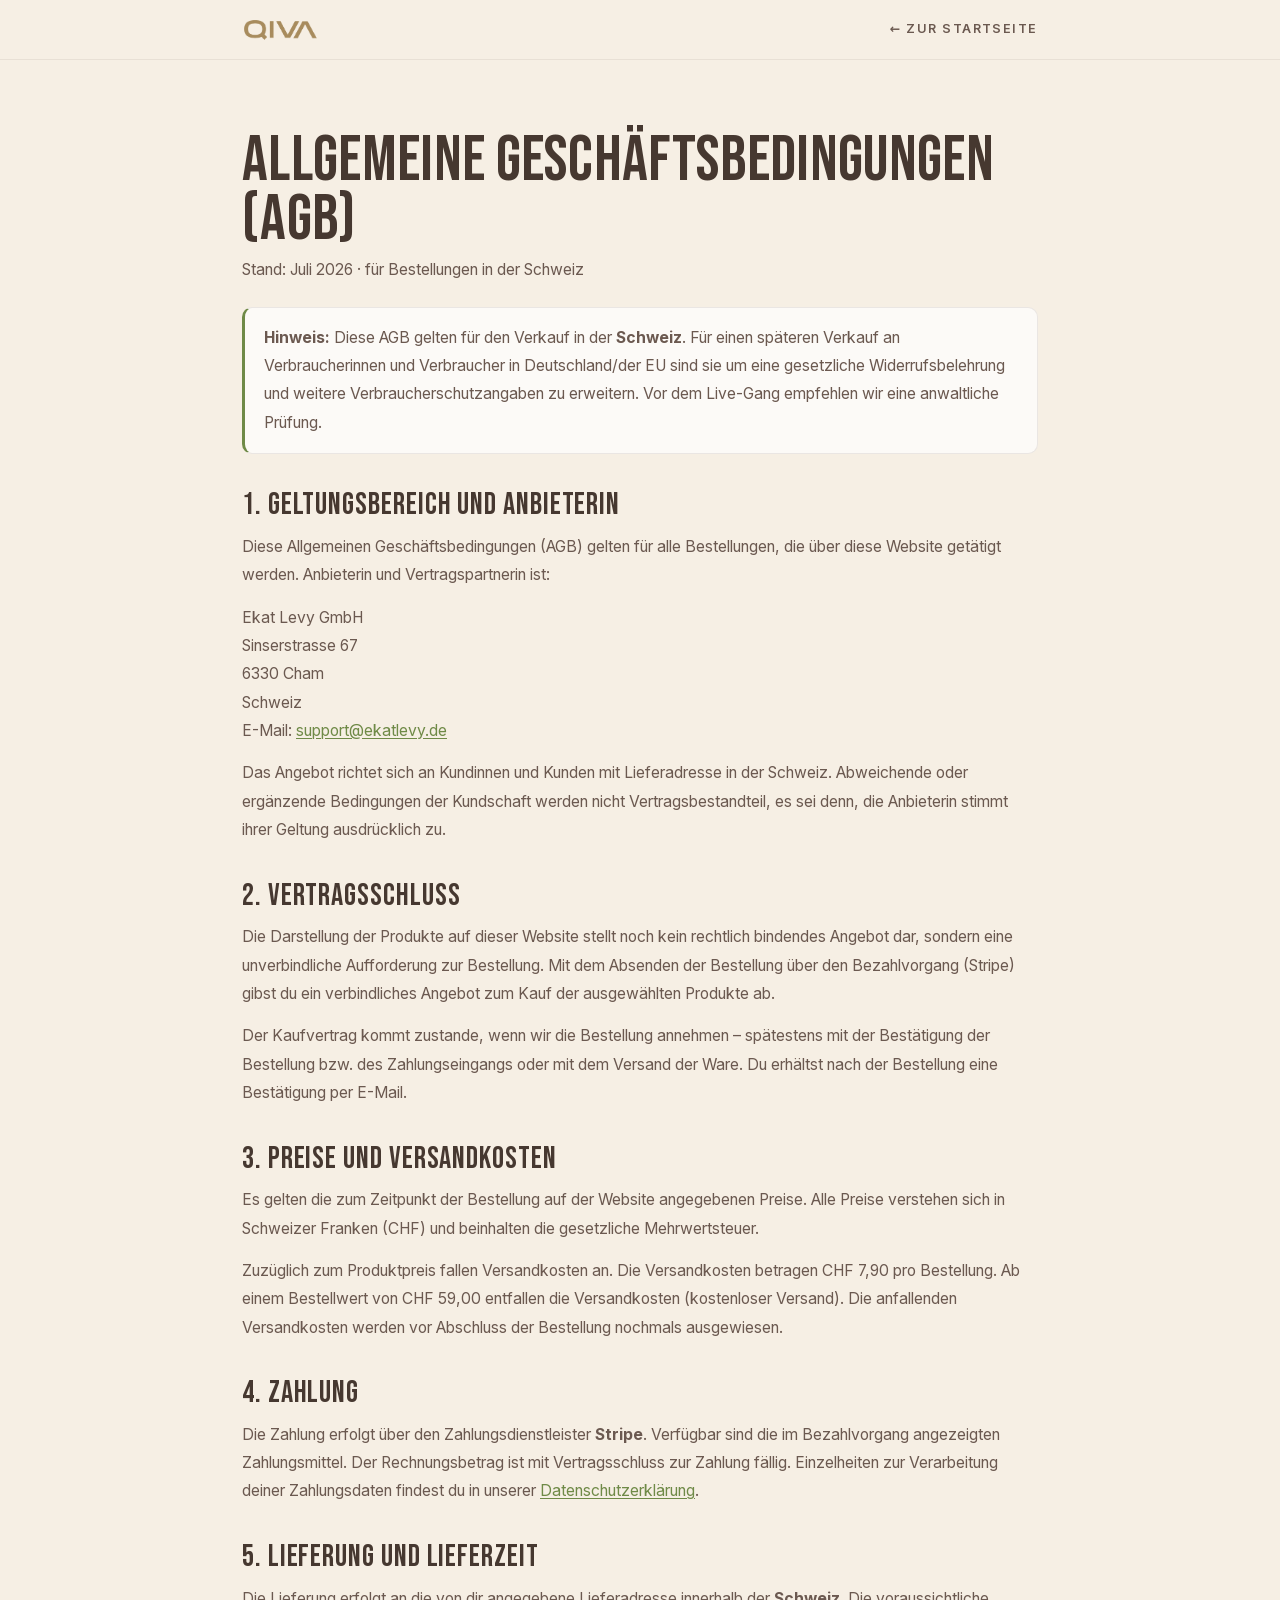
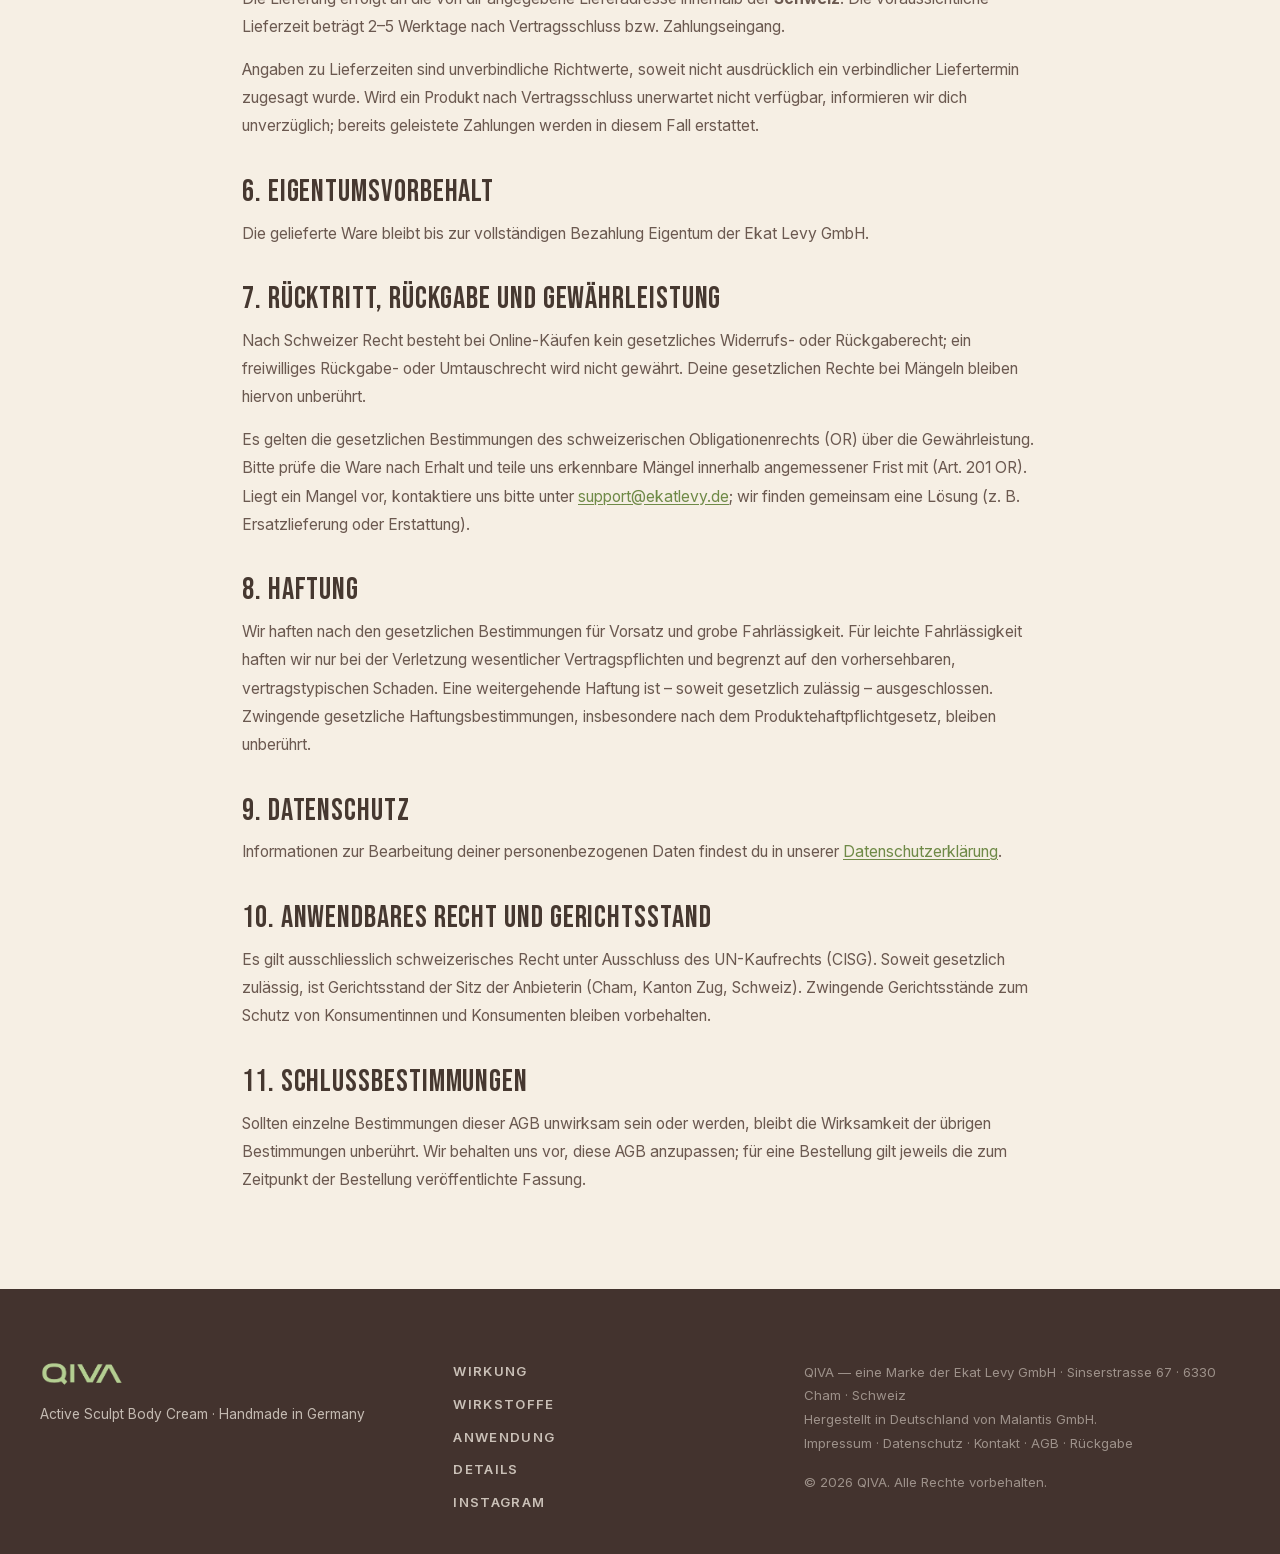
==== commit 18bdd724: "Auto-commit 2026-07-21 11:26:46" ====
--- a/agb.html
+++ b/agb.html
@@ -70,7 +70,8 @@
     </p>
     <p>
       Zuzüglich zum Produktpreis fallen Versandkosten an. Die Versandkosten betragen CHF&nbsp;7,90 pro
-      Bestellung und werden vor Abschluss der Bestellung nochmals ausgewiesen.
+      Bestellung. Ab einem Bestellwert von CHF&nbsp;59,00 entfallen die Versandkosten (kostenloser
+      Versand). Die anfallenden Versandkosten werden vor Abschluss der Bestellung nochmals ausgewiesen.
     </p>
 
     <h2>4. Zahlung</h2>
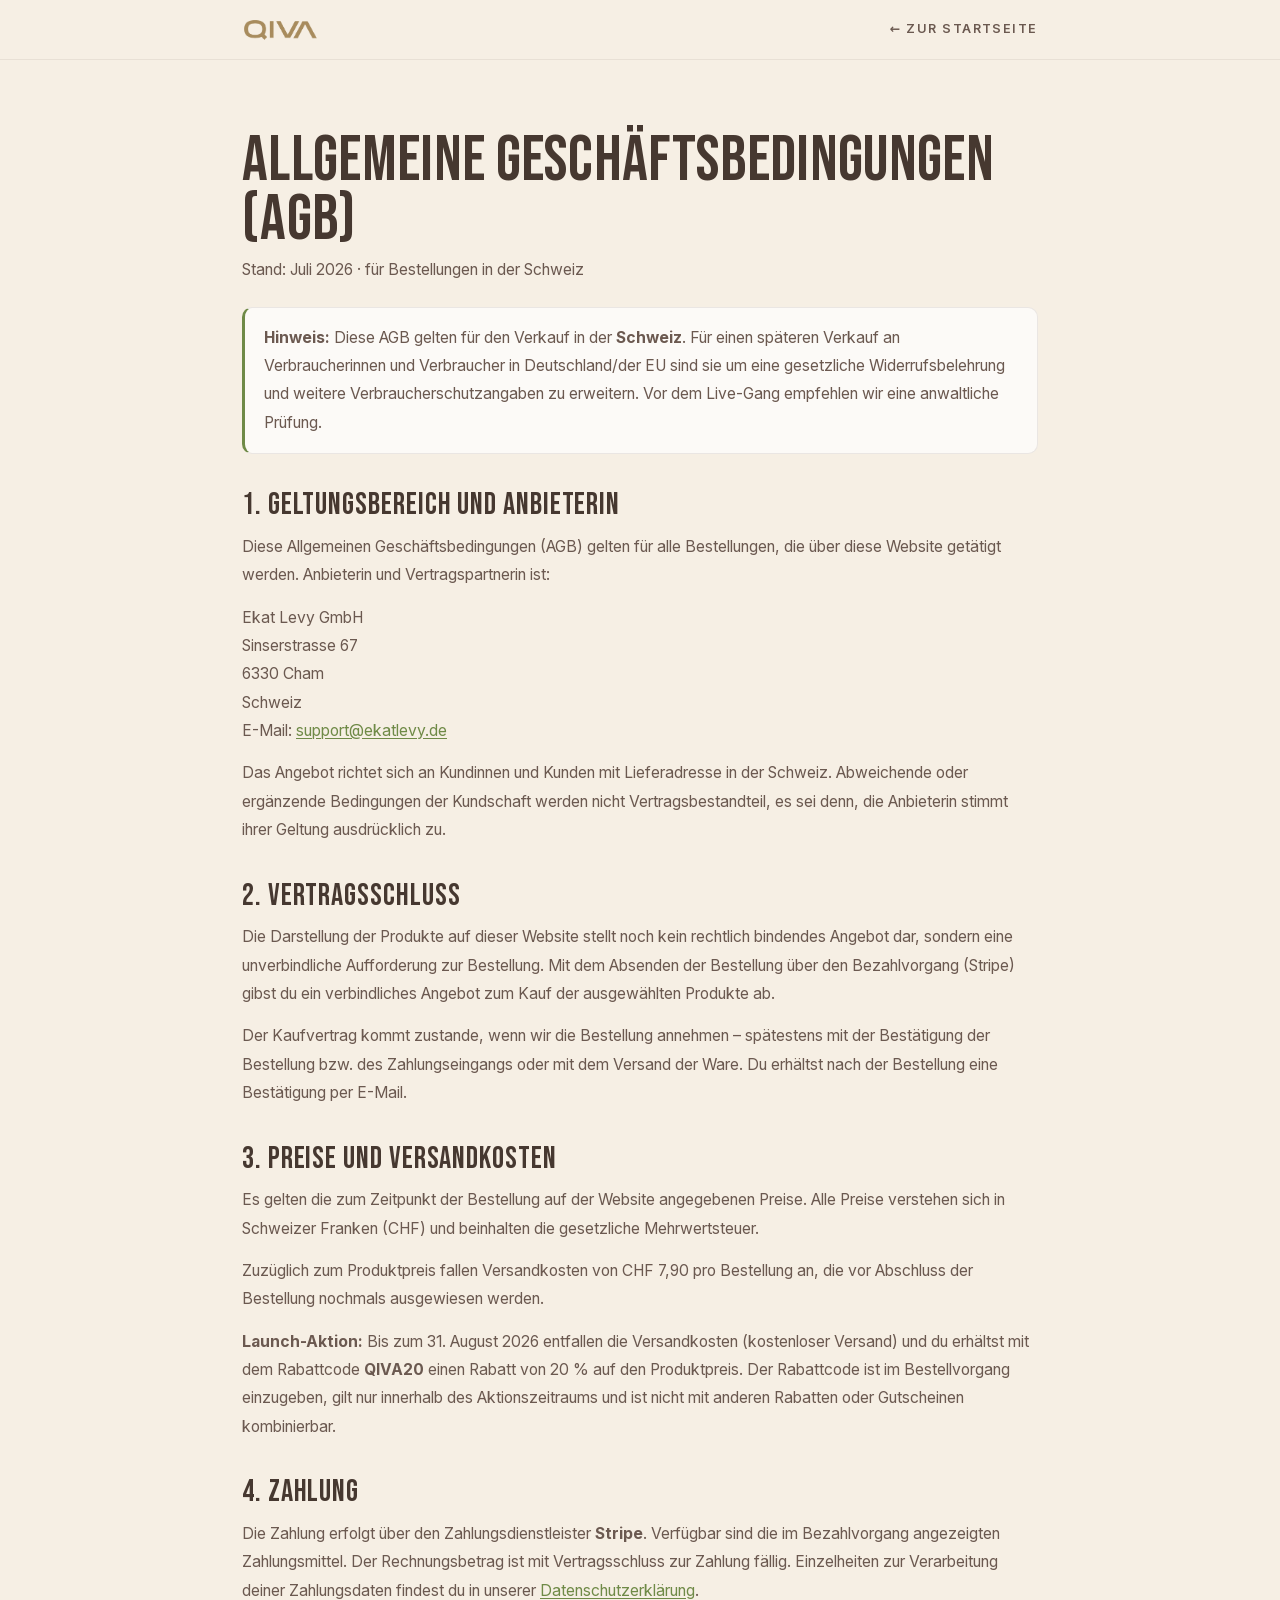
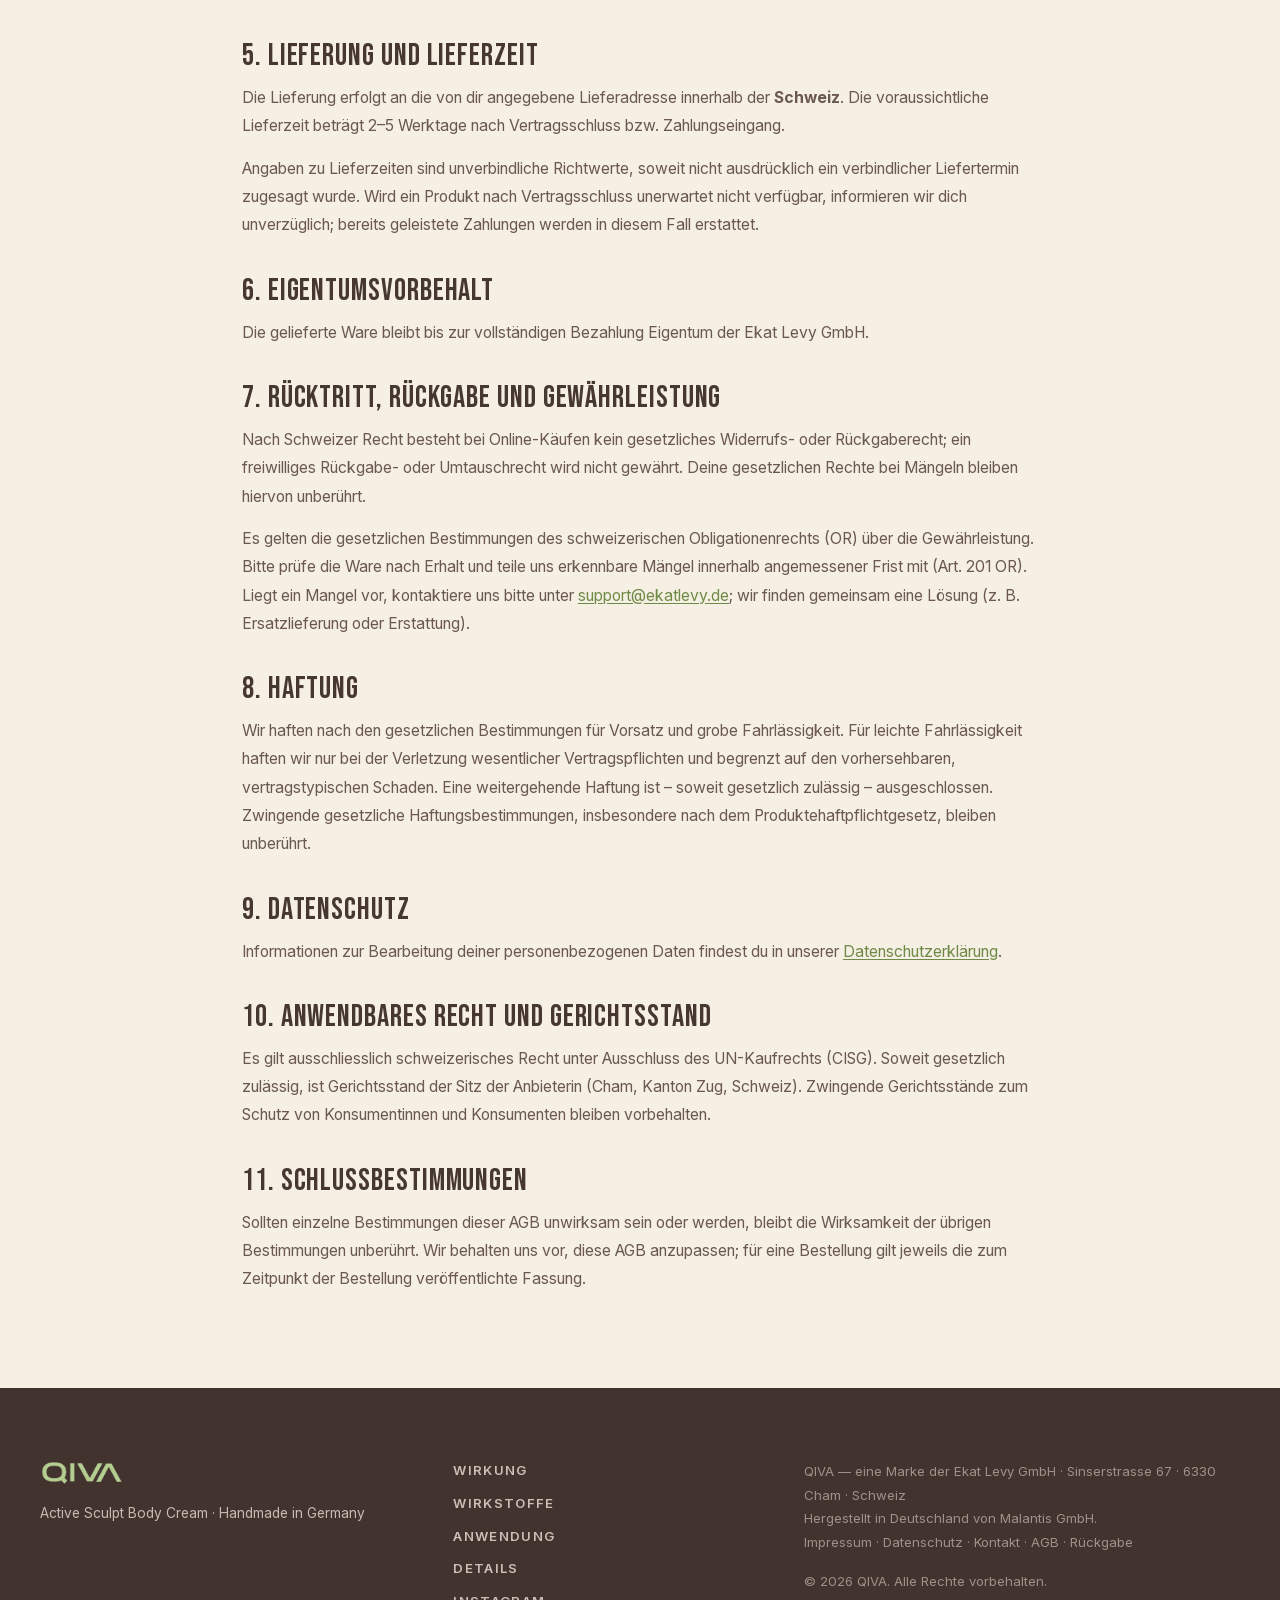
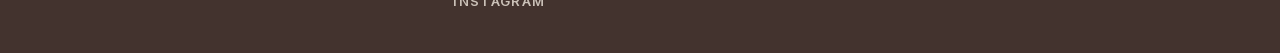
==== commit 067e4144: "Auto-commit 2026-07-21 14:42:48" ====
--- a/agb.html
+++ b/agb.html
@@ -69,9 +69,14 @@
       sich in Schweizer Franken (CHF) und beinhalten die gesetzliche Mehrwertsteuer.
     </p>
     <p>
-      Zuzüglich zum Produktpreis fallen Versandkosten an. Die Versandkosten betragen CHF&nbsp;7,90 pro
-      Bestellung. Ab einem Bestellwert von CHF&nbsp;59,00 entfallen die Versandkosten (kostenloser
-      Versand). Die anfallenden Versandkosten werden vor Abschluss der Bestellung nochmals ausgewiesen.
+      Zuzüglich zum Produktpreis fallen Versandkosten von CHF&nbsp;7,90 pro Bestellung an, die vor
+      Abschluss der Bestellung nochmals ausgewiesen werden.
+    </p>
+    <p>
+      <strong>Launch-Aktion:</strong> Bis zum 31.&nbsp;August 2026 entfallen die Versandkosten
+      (kostenloser Versand) und du erhältst mit dem Rabattcode <strong>QIVA20</strong> einen Rabatt von
+      20&nbsp;% auf den Produktpreis. Der Rabattcode ist im Bestellvorgang einzugeben, gilt nur innerhalb
+      des Aktionszeitraums und ist nicht mit anderen Rabatten oder Gutscheinen kombinierbar.
     </p>
 
     <h2>4. Zahlung</h2>
--- a/css/styles.css
+++ b/css/styles.css
@@ -335,6 +335,30 @@
 .grain > * { position: relative; z-index: 2; }
 
 /* ---------- NAV ---------- */
+/* ---------- Launch-Aktionsleiste (animiertes Laufband, nur Schweiz) ---------- */
+.promo-bar {
+  display: none; position: relative; overflow: hidden;
+  background: linear-gradient(90deg, var(--lime), #e9f7c8 55%, var(--lime));
+  color: var(--plum); text-decoration: none;
+  font-size: .85rem; font-weight: 700; letter-spacing: .02em;
+  border-bottom: 1px solid rgba(70,56,48,.12);
+}
+html[data-region="ch"] .promo-bar { display: block; }
+.promo-bar__track {
+  display: inline-flex; white-space: nowrap; will-change: transform;
+  animation: promo-scroll 24s linear infinite;
+}
+.promo-bar:hover .promo-bar__track,
+.promo-bar:focus-visible .promo-bar__track { animation-play-state: paused; }
+.promo-bar__item { padding: .55rem 2.5rem; }
+.promo-bar__item strong { font-weight: 800; }
+.promo-bar__static { display: none; padding: .55rem 1rem; text-align: center; }
+@keyframes promo-scroll { from { transform: translateX(0); } to { transform: translateX(-50%); } }
+@media (prefers-reduced-motion: reduce) {
+  .promo-bar__track { display: none; }
+  .promo-bar__static { display: block; }
+}
+
 .nav {
   position: sticky; top: 0; z-index: 100;
   background: rgba(246,239,228,.72);
@@ -580,6 +604,17 @@
 .buy__lede { color: var(--on-dark-mute); margin-top: .9rem; max-width: 42ch; margin-inline: auto; }
 .buy__note { font-size: .82rem; color: var(--on-dark-mute); margin-top: 1rem; }
 .buy .btn--lime { width: min(100%, 380px); }
+
+/* Versand-Hinweis im Kauf-Kärtchen (Schweiz) */
+.buy__ship {
+  display: inline-block; margin: 0 auto 1.1rem;
+  padding: .5rem 1rem; border-radius: 999px;
+  background: rgba(190,222,130,.14); border: 1px solid rgba(190,222,130,.4);
+  color: var(--on-dark); font-size: .85rem; font-weight: 600; letter-spacing: .01em;
+}
+.buy__ship--promo { background: rgba(190,222,130,.2); border-color: rgba(190,222,130,.6); }
+.buy__ship--promo strong { color: var(--lime); font-weight: 800; letter-spacing: .05em; }
+.buy__ship-note { opacity: .78; font-weight: 500; }
 
 /* Region-abhängige Blöcke: nur der passende ist sichtbar */
 .buy__region { display: none; }
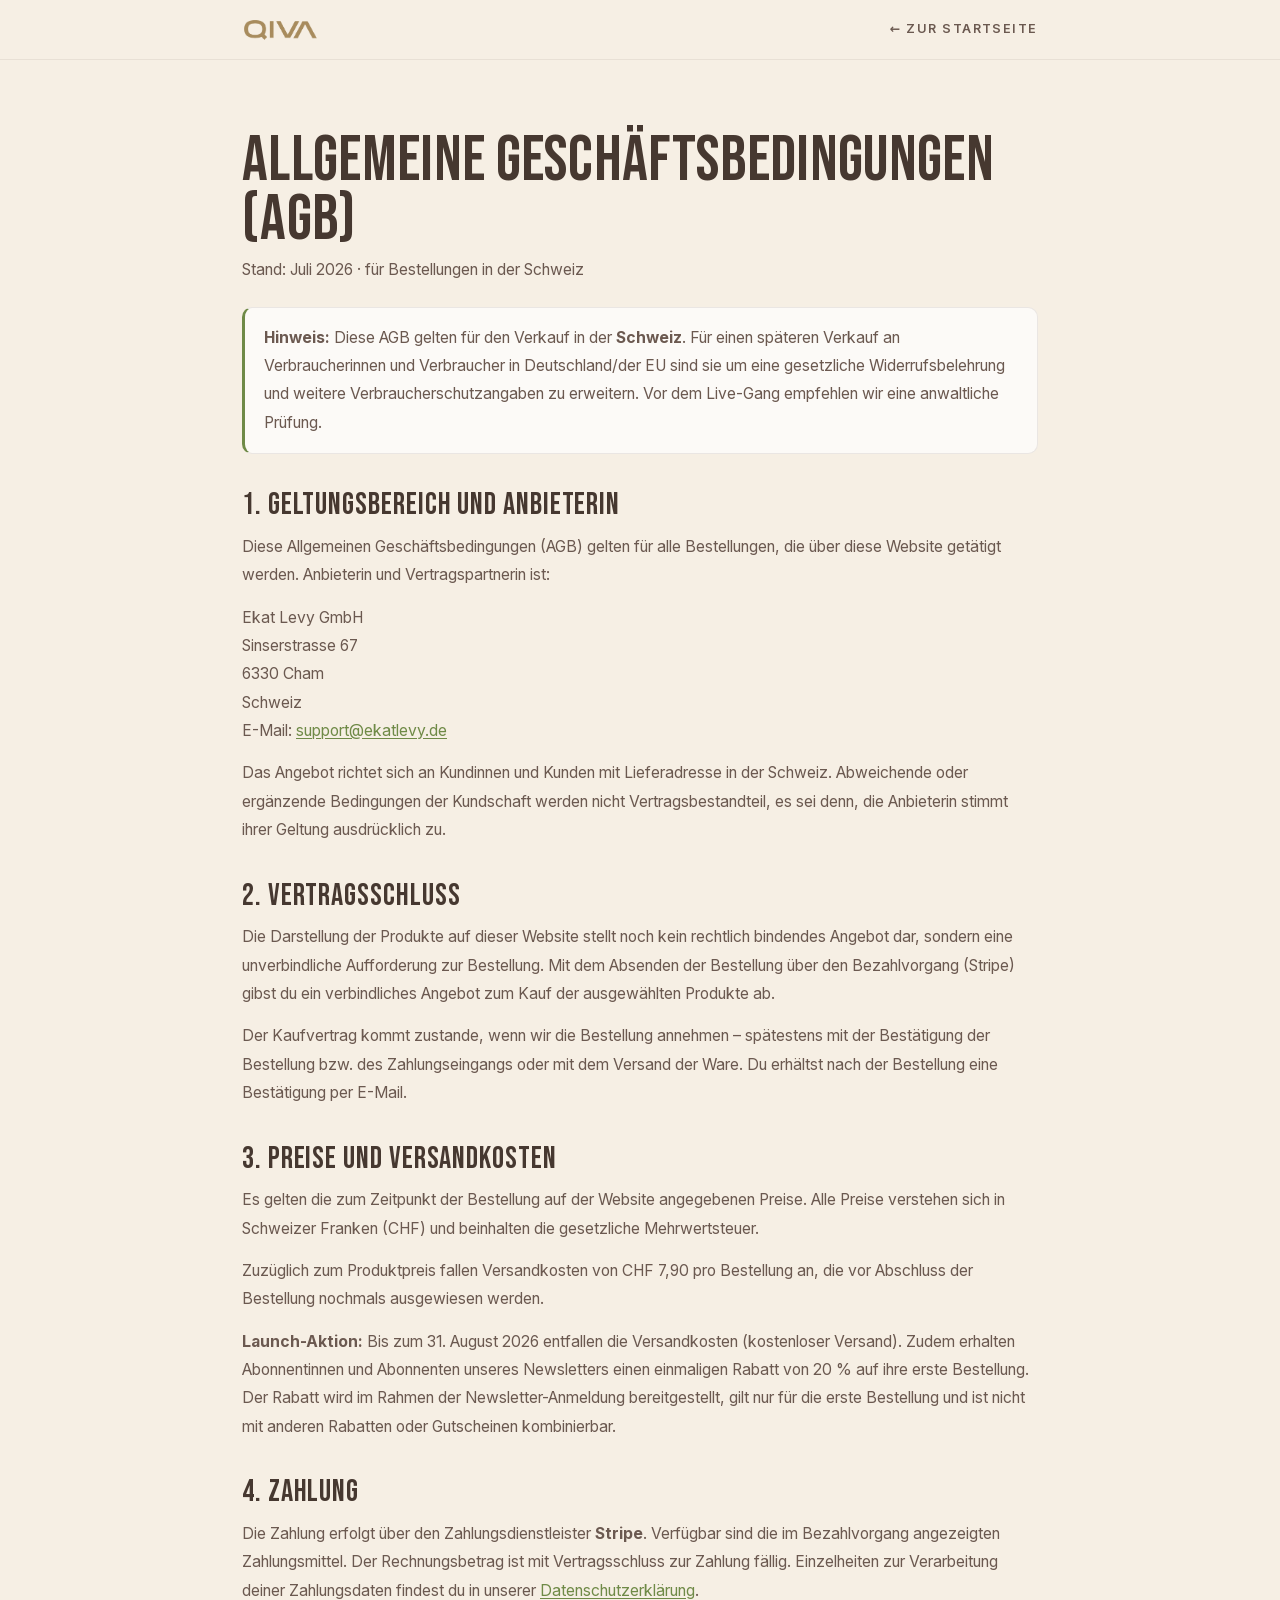
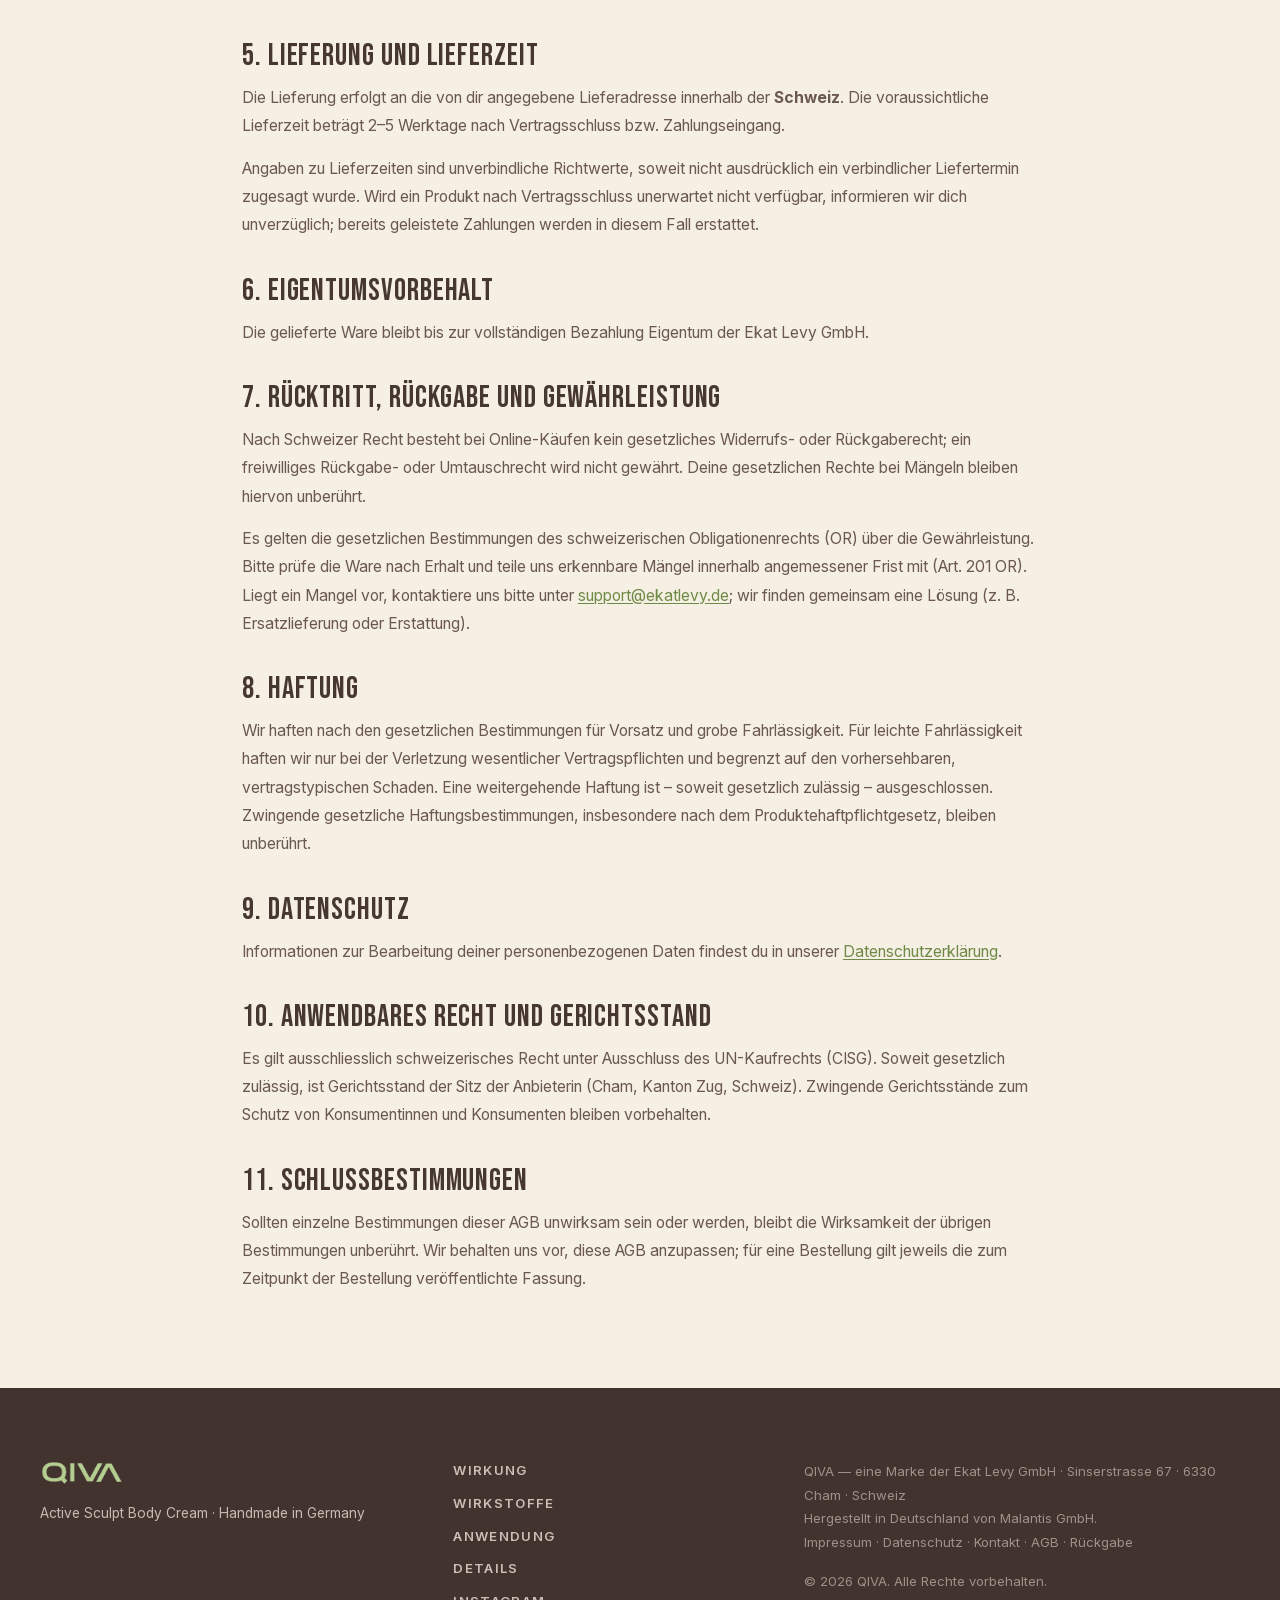
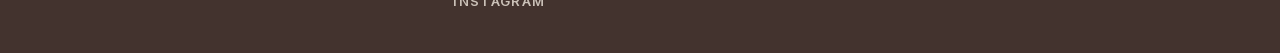
==== commit 090e601f: "Auto-commit 2026-07-21 15:00:43" ====
--- a/agb.html
+++ b/agb.html
@@ -74,9 +74,10 @@
     </p>
     <p>
       <strong>Launch-Aktion:</strong> Bis zum 31.&nbsp;August 2026 entfallen die Versandkosten
-      (kostenloser Versand) und du erhältst mit dem Rabattcode <strong>QIVA20</strong> einen Rabatt von
-      20&nbsp;% auf den Produktpreis. Der Rabattcode ist im Bestellvorgang einzugeben, gilt nur innerhalb
-      des Aktionszeitraums und ist nicht mit anderen Rabatten oder Gutscheinen kombinierbar.
+      (kostenloser Versand). Zudem erhalten Abonnentinnen und Abonnenten unseres Newsletters einen
+      einmaligen Rabatt von 20&nbsp;% auf ihre erste Bestellung. Der Rabatt wird im Rahmen der
+      Newsletter-Anmeldung bereitgestellt, gilt nur für die erste Bestellung und ist nicht mit anderen
+      Rabatten oder Gutscheinen kombinierbar.
     </p>
 
     <h2>4. Zahlung</h2>
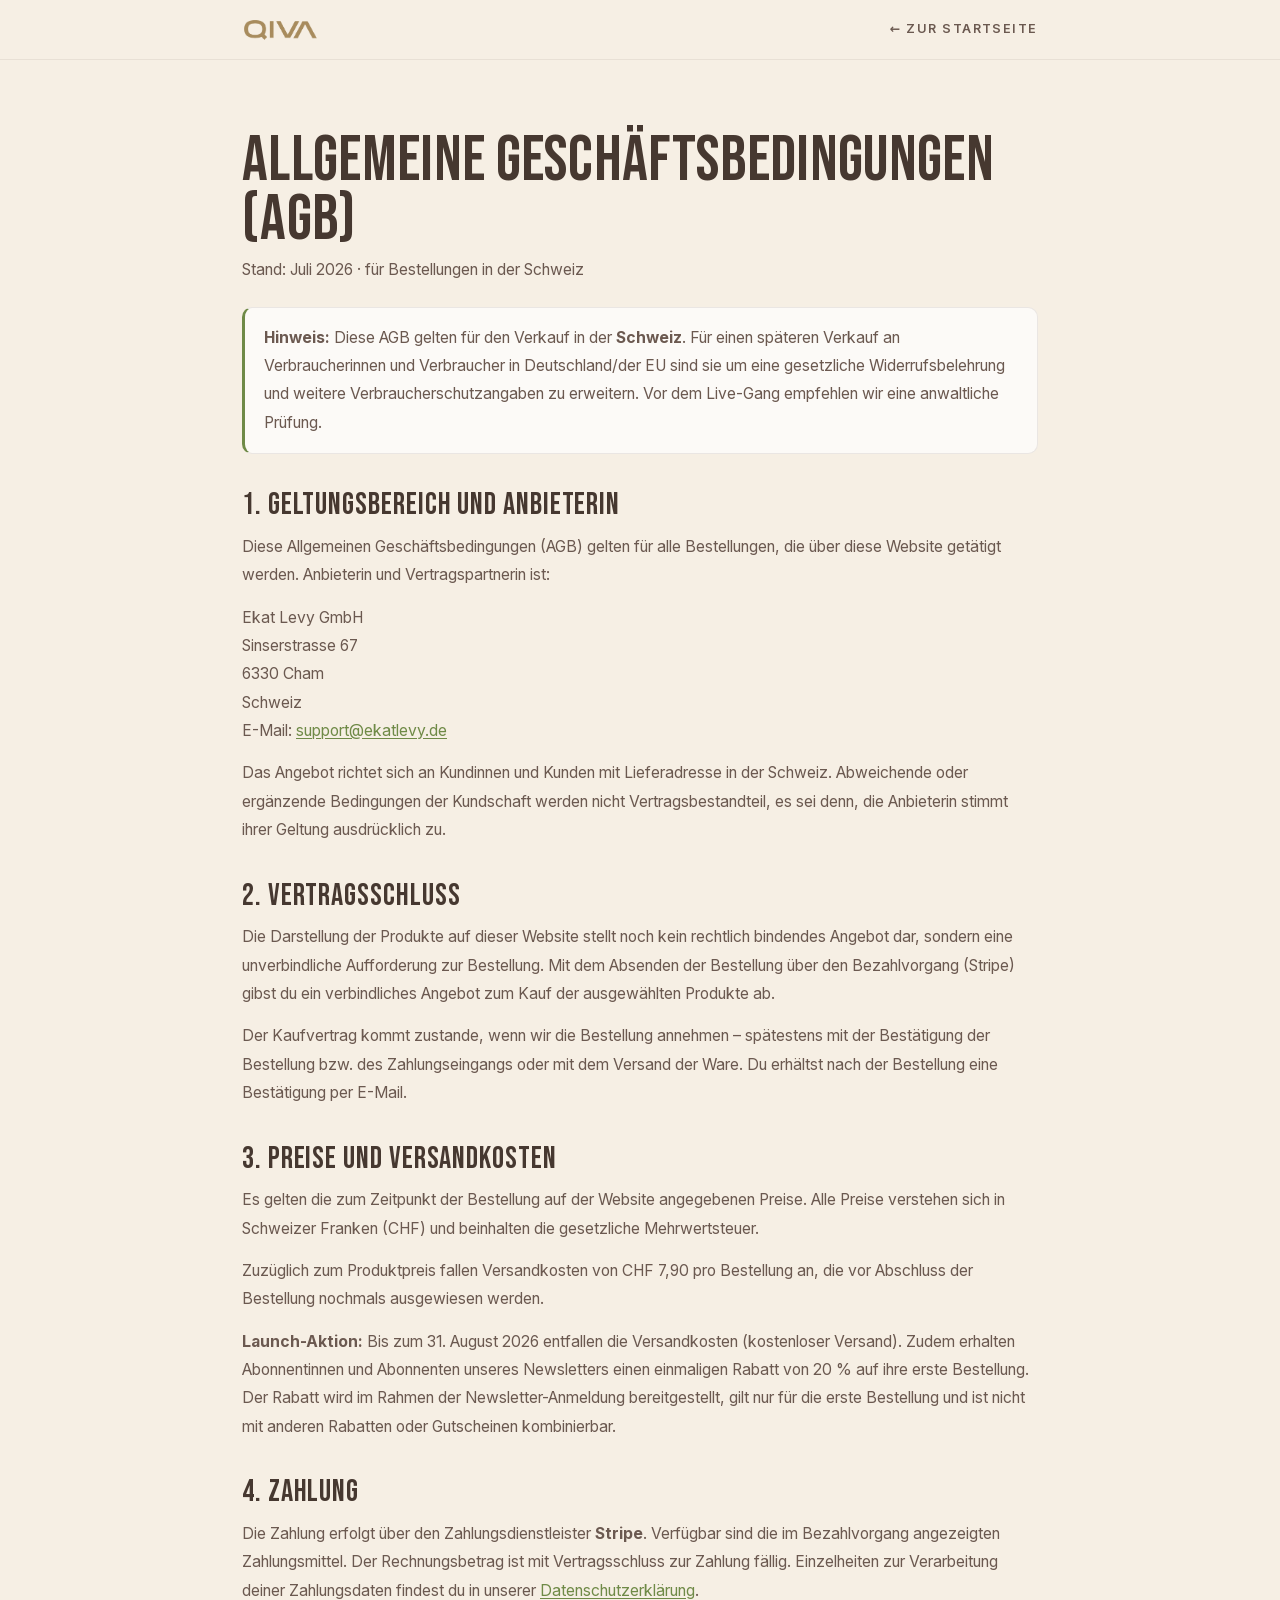
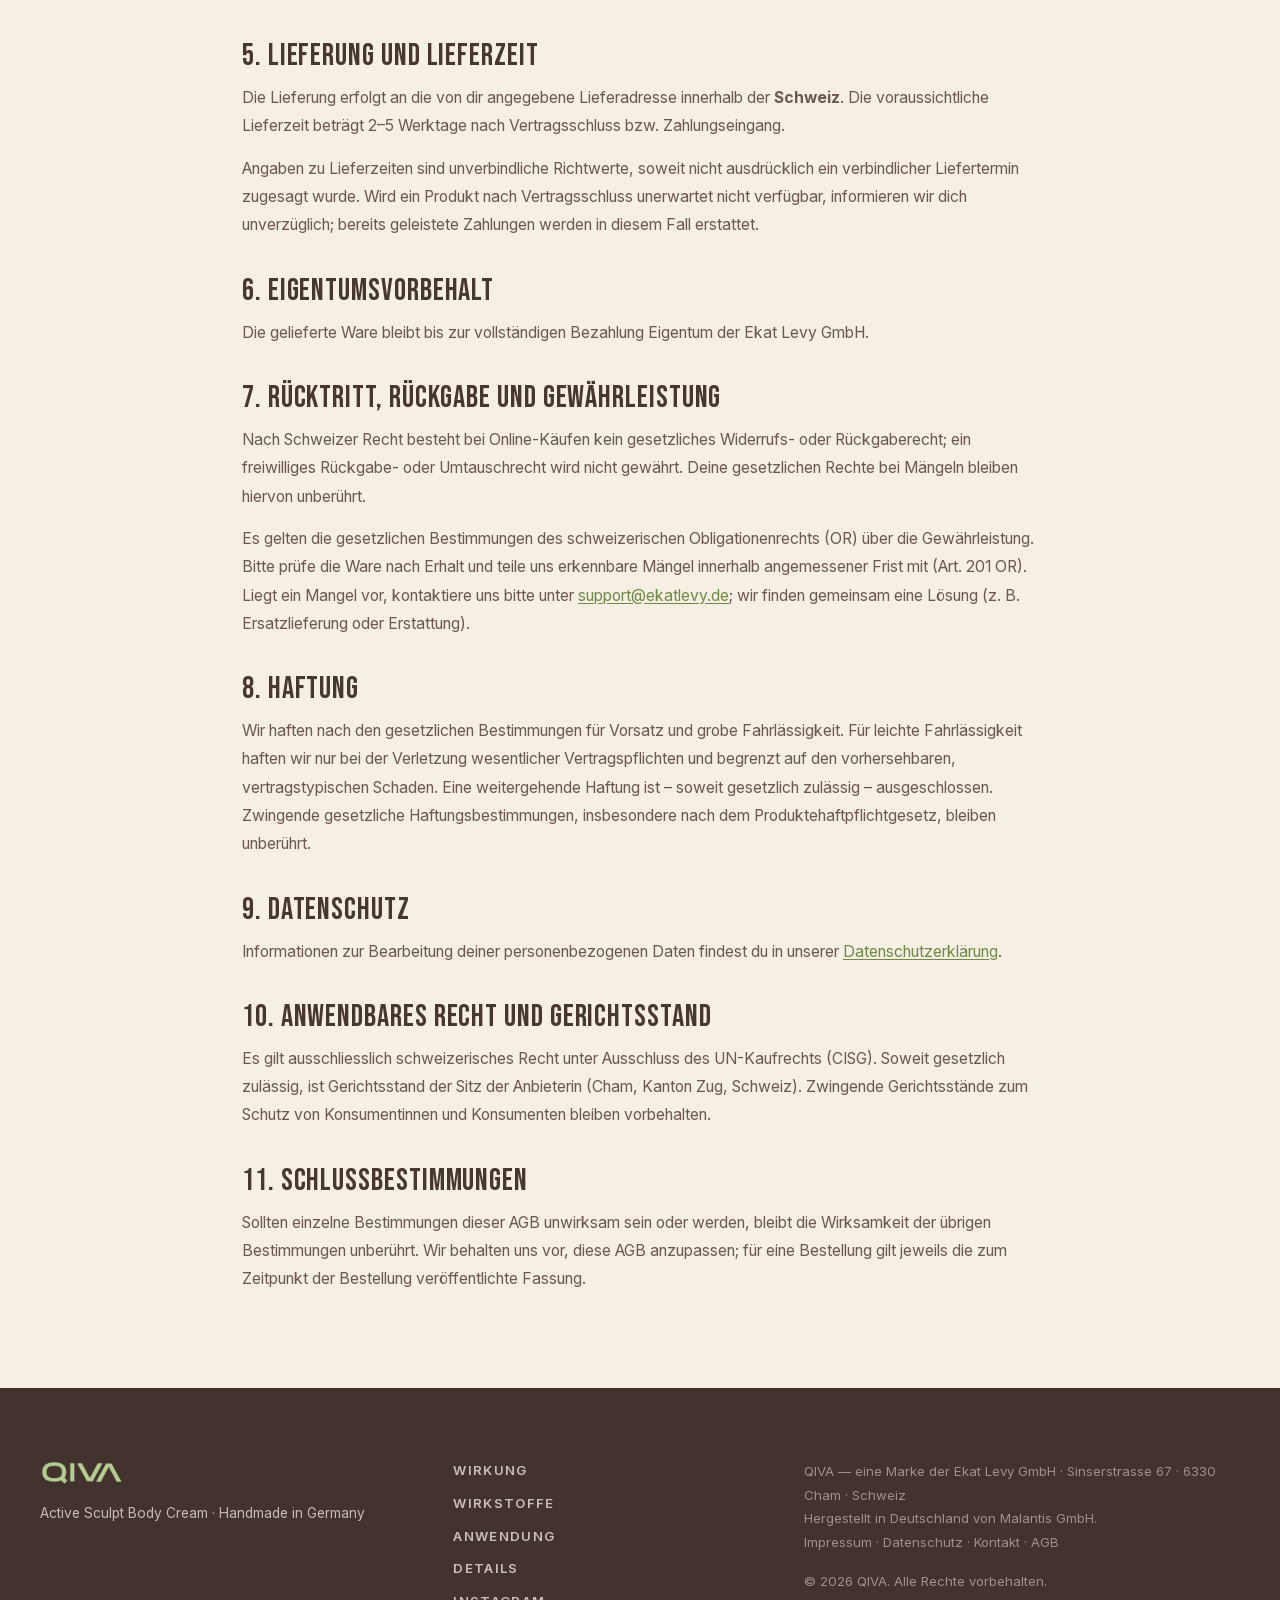
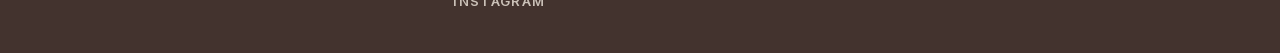
==== commit 2b3f9720: "Auto-commit 2026-07-21 15:18:18" ====
--- a/agb.html
+++ b/agb.html
@@ -164,7 +164,7 @@
         <p>QIVA — eine Marke der Ekat Levy GmbH · Sinserstrasse 67 · 6330 Cham · Schweiz<br />
           Hergestellt in Deutschland von Malantis GmbH.</p>
         <p class="footer__links">
-          <a href="./impressum.html">Impressum</a> · <a href="./datenschutz.html">Datenschutz</a> · <a href="./kontakt.html">Kontakt</a> · <a href="./agb.html">AGB</a> · <a href="./agb.html#rueckgabe">Rückgabe</a>
+          <a href="./impressum.html">Impressum</a> · <a href="./datenschutz.html">Datenschutz</a> · <a href="./kontakt.html">Kontakt</a> · <a href="./agb.html">AGB</a>
         </p>
         <p class="footer__copy">© <span id="year">2026</span> QIVA. Alle Rechte vorbehalten.</p>
       </div>
--- a/css/styles.css
+++ b/css/styles.css
@@ -725,7 +725,7 @@
   line-height: 1.6; margin: .4rem 0 1.4rem;
 }
 .contact-form__consent input { margin-top: .2rem; flex: 0 0 auto; }
-.contact-form__btn { width: min(100%, 320px); }
+.contact-form__btn { width: min(100%, 320px); background: var(--plum); color: var(--cream); border-color: var(--plum); }
 .contact-form__done { margin-top: 1.2rem; font-weight: 600; color: var(--ink); }
 
 /* ---------- Reveal ---------- */
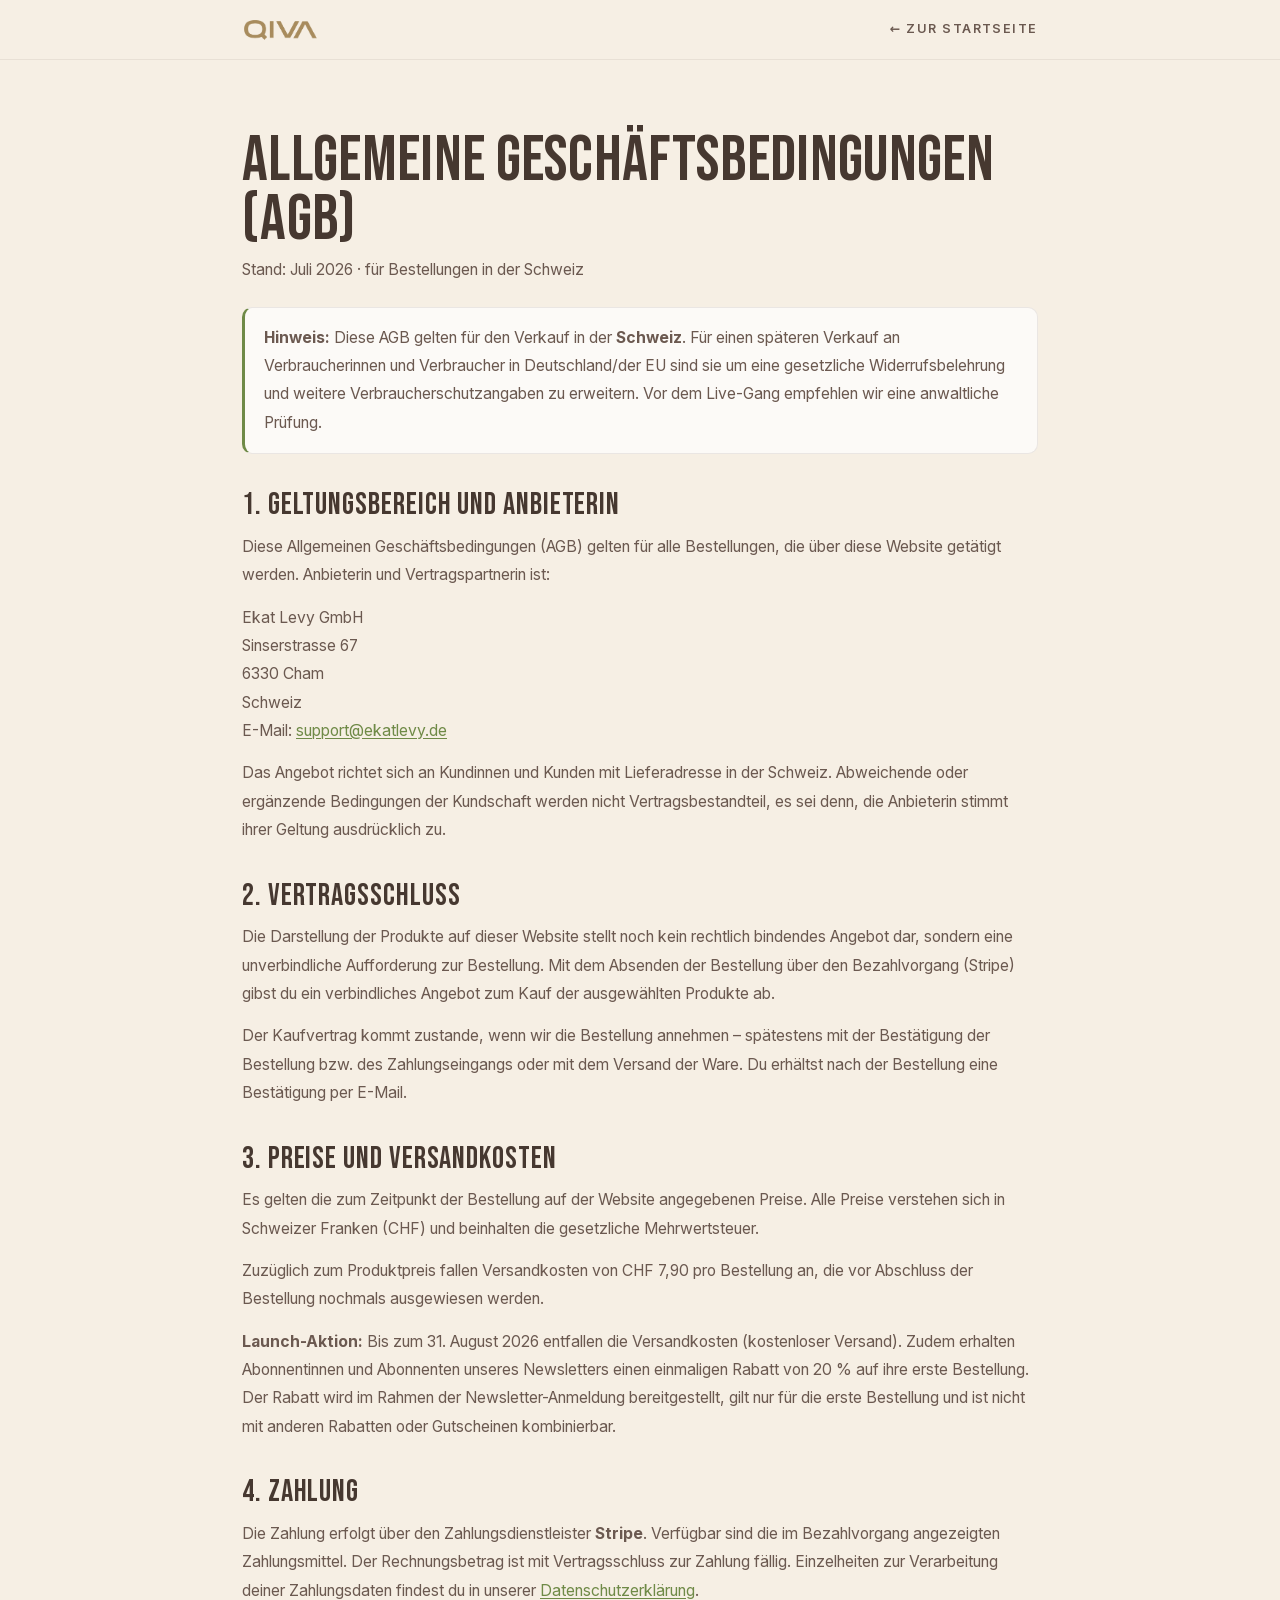
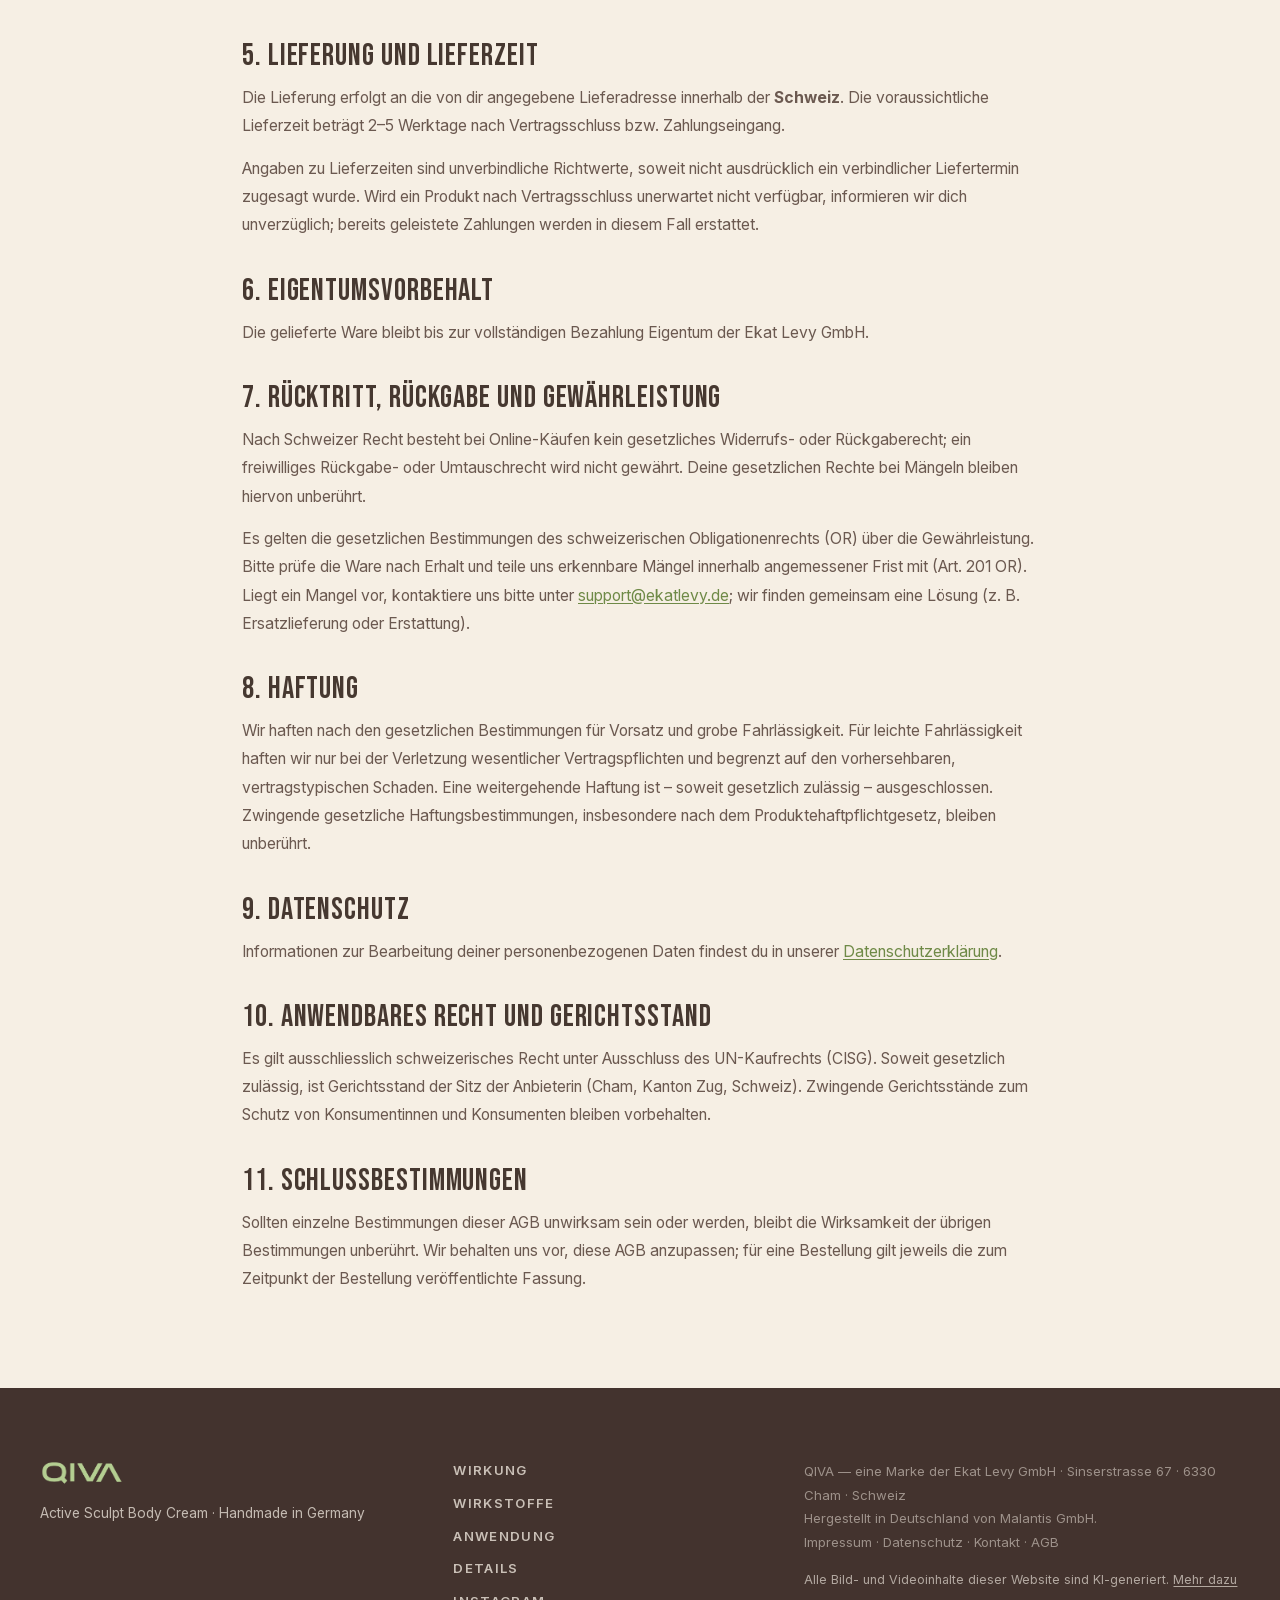
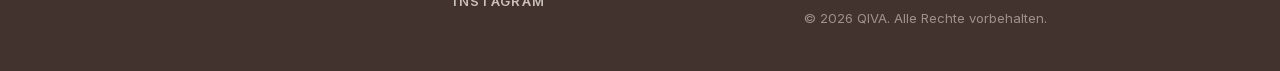
==== commit 1d6f1e3d: "KI-Transparenzhinweise nach Art. 50 EU-KI-Verordnung Saemtliche Bild- und Videoinhalte der Seite sin" ====
--- a/agb.html
+++ b/agb.html
@@ -1,5 +1,5 @@
 <!DOCTYPE html>
-<html lang="de">
+<html lang="de-CH">
 <head>
   <meta charset="UTF-8" />
   <meta name="viewport" content="width=device-width, initial-scale=1.0" />
@@ -7,9 +7,27 @@
   <meta name="description" content="Allgemeine Geschäftsbedingungen (AGB) von QIVA Sculpt / Ekat Levy GmbH." />
   <meta name="robots" content="index, follow" />
   <meta name="theme-color" content="#b39896" />
+  <link rel="canonical" href="https://qiva.ch/agb.html" />
+  <meta property="og:type" content="website" />
+  <meta property="og:site_name" content="QIVA" />
+  <meta property="og:locale" content="de_CH" />
+  <meta property="og:url" content="https://qiva.ch/agb.html" />
+  <meta property="og:title" content="AGB · QIVA Sculpt" />
+  <meta property="og:description" content="Allgemeine Geschäftsbedingungen (AGB) von QIVA Sculpt / Ekat Levy GmbH." />
+  <meta property="og:image" content="https://qiva.ch/assets/brand-gold.jpg" />
   <link rel="icon" type="image/png" sizes="32x32" href="./assets/icon-32.png" />
   <link rel="apple-touch-icon" href="./assets/icon-180.png" />
   <link rel="stylesheet" href="./css/styles.css" />
+  <script type="application/ld+json">
+  {
+    "@context": "https://schema.org",
+    "@type": "BreadcrumbList",
+    "itemListElement": [
+      { "@type": "ListItem", "position": 1, "name": "QIVA Sculpt", "item": "https://qiva.ch/" },
+      { "@type": "ListItem", "position": 2, "name": "AGB", "item": "https://qiva.ch/agb.html" }
+    ]
+  }
+  </script>
 </head>
 <body>
 
@@ -158,7 +176,7 @@
         <a href="./index.html#wirkstoffe">Wirkstoffe</a>
         <a href="./index.html#anwendung">Anwendung</a>
         <a href="./index.html#details">Details</a>
-        <a href="https://instagram.com/qiva.care" target="_blank" rel="noopener">Instagram</a>
+        <a href="https://www.instagram.com/qiva.care?igsh=MTE3dmFuZ2Z1cHRscQ%3D%3D&amp;utm_source=qr" target="_blank" rel="noopener">Instagram</a>
       </nav>
       <div class="footer__legal">
         <p>QIVA — eine Marke der Ekat Levy GmbH · Sinserstrasse 67 · 6330 Cham · Schweiz<br />
@@ -166,7 +184,8 @@
         <p class="footer__links">
           <a href="./impressum.html">Impressum</a> · <a href="./datenschutz.html">Datenschutz</a> · <a href="./kontakt.html">Kontakt</a> · <a href="./agb.html">AGB</a>
         </p>
-        <p class="footer__copy">© <span id="year">2026</span> QIVA. Alle Rechte vorbehalten.</p>
+        <p class="footer__ai">Alle Bild- und Videoinhalte dieser Website sind KI-generiert. <a href="./impressum.html#ki">Mehr dazu</a></p>
+          <p class="footer__copy">© <span id="year">2026</span> QIVA. Alle Rechte vorbehalten.</p>
       </div>
     </div>
   </footer>
--- a/css/styles.css
+++ b/css/styles.css
@@ -393,7 +393,7 @@
 
 .nav__mobile { display: none; flex-direction: column; gap: .25rem; padding: .5rem clamp(1rem,4vw,2.5rem) 1.5rem; background: rgba(246,239,228,.99); border-bottom: 1px solid rgba(70,56,48,.08); }
 .nav__mobile a { padding: .85rem .25rem; font-weight: 600; letter-spacing: .08em; text-transform: uppercase; font-size: .9rem; border-bottom: 1px solid rgba(70,56,48,.06); }
-.nav__mobile a.btn { border: 2px solid var(--neon-purple); margin-top: .6rem; justify-content: center; }
+.nav__mobile a.btn { background: var(--plum); color: var(--cream); border: 2px solid var(--plum); margin-top: .6rem; justify-content: center; }
 
 /* ---------- HERO (club-light plum) ---------- */
 .hero { position: relative; overflow: hidden; background: var(--bg-deep); color: var(--on-dark); }
@@ -439,16 +439,18 @@
 .price--center .price__amount { font-size: 3rem; }
 
 .hero__visual { position: relative; z-index: 3; display: flex; justify-content: center; }
-.hero__bottle { width: auto; max-height: min(74vh, 620px); border-radius: 20px; box-shadow: var(--shadow-lg); animation: floaty 7s ease-in-out infinite; }
+.hero__bottle { width: auto; max-height: min(74vh, 620px); border-radius: 20px; box-shadow: var(--shadow-lg); display: block; }
 .hero__seal {
-  position: absolute; right: 4%; bottom: -6%;
+  /* Siegel oben rechts an der Videoecke. Liegt im .hero__media-Wrapper, die
+     Prozentwerte beziehen sich also auf das Video, nicht auf die Hero-Spalte. */
+  position: absolute; right: -4%; top: -5%; z-index: 2;
   width: clamp(78px, 12vw, 122px); height: clamp(78px, 12vw, 122px);
   display: grid; place-items: center; border-radius: 50%;
   background: var(--grad-embody-135); box-shadow: 0 0 30px rgba(155,191,99,.5); transform: rotate(-6deg);
 }
 .hero__seal img { width: 40%; }
 @keyframes floaty { 0%,100% { transform: translateY(0); } 50% { transform: translateY(-12px); } }
-@media (prefers-reduced-motion: reduce) { .hero__bottle { animation: none; } }
+@media (prefers-reduced-motion: reduce) { .hero__media { animation: none; } }
 
 /* ---------- MARQUEE ---------- */
 .marquee { background: var(--plum-ink); color: var(--on-dark); overflow: hidden; padding: .95rem 0; }
@@ -660,6 +662,11 @@
 .newsletter__input::placeholder { color: var(--on-dark-mute); }
 .newsletter__input:focus-visible { outline: 2px solid var(--blush, #d2eb96); outline-offset: 2px; }
 .newsletter__btn { flex: 0 0 auto; white-space: nowrap; }
+/* Honeypot gegen Bots: komplett aus dem Blickfeld, aber im DOM vorhanden. */
+.newsletter__trap {
+  position: absolute; left: -9999px; width: 1px; height: 1px;
+  opacity: 0; pointer-events: none;
+}
 .newsletter__hint { font-size: .78rem; color: var(--on-dark-mute); margin-top: .9rem; }
 .newsletter__done { color: var(--on-dark); margin-top: .4rem; font-weight: 600; }
 
@@ -680,6 +687,28 @@
 .footer__legal { font-size: .82rem; color: rgba(247,240,230,.5); line-height: 1.8; }
 .footer__links a:hover { color: var(--blush); }
 .footer__copy { margin-top: 1rem; }
+/* KI-Transparenzhinweis (Art. 50 EU-KI-VO). Bewusst zurückhaltend, aber in
+   ausreichendem Kontrast — ein Hinweis, den man nicht lesen kann, erfüllt die
+   Offenlegungspflicht nicht. */
+.footer__ai { margin-top: .9rem; font-size: .78rem; color: rgba(247,240,230,.62); }
+.footer__ai a { color: rgba(247,240,230,.62); text-decoration: underline; text-underline-offset: 2px; }
+.footer__ai a:hover { color: var(--lime); }
+
+/* Hinweis direkt am Hero-Video: die Offenlegung muss dort erfolgen, wo der
+   Inhalt wahrgenommen wird, nicht nur im Footer. Als Einblendung unten rechts
+   im Bild, damit sie nicht als Bildunterschrift dominiert. Der dunkle Scrim
+   sichert die Lesbarkeit über hellen wie dunklen Bildbereichen — ohne ihn wäre
+   der Hinweis je nach Videoinhalt unlesbar und damit rechtlich wertlos. */
+.hero__media { position: relative; display: inline-block; line-height: 0;
+  animation: floaty 7s ease-in-out infinite; }
+.hero__ai-note {
+  position: absolute; right: .7rem; bottom: .7rem; margin: 0;
+  line-height: 1; font-size: .68rem; letter-spacing: .04em;
+  padding: .32rem .6rem; border-radius: 999px;
+  background: rgba(67,51,46,.42); backdrop-filter: blur(3px);
+}
+.hero__ai-note a { color: rgba(247,240,230,.92); text-decoration: none; }
+.hero__ai-note a:hover { color: var(--lime); text-decoration: underline; text-underline-offset: 2px; }
 
 /* ---------- Legal pages (Impressum / Datenschutz) ---------- */
 .legalbar { border-bottom: 1px solid rgba(70,56,48,.08); background: var(--cream); }
